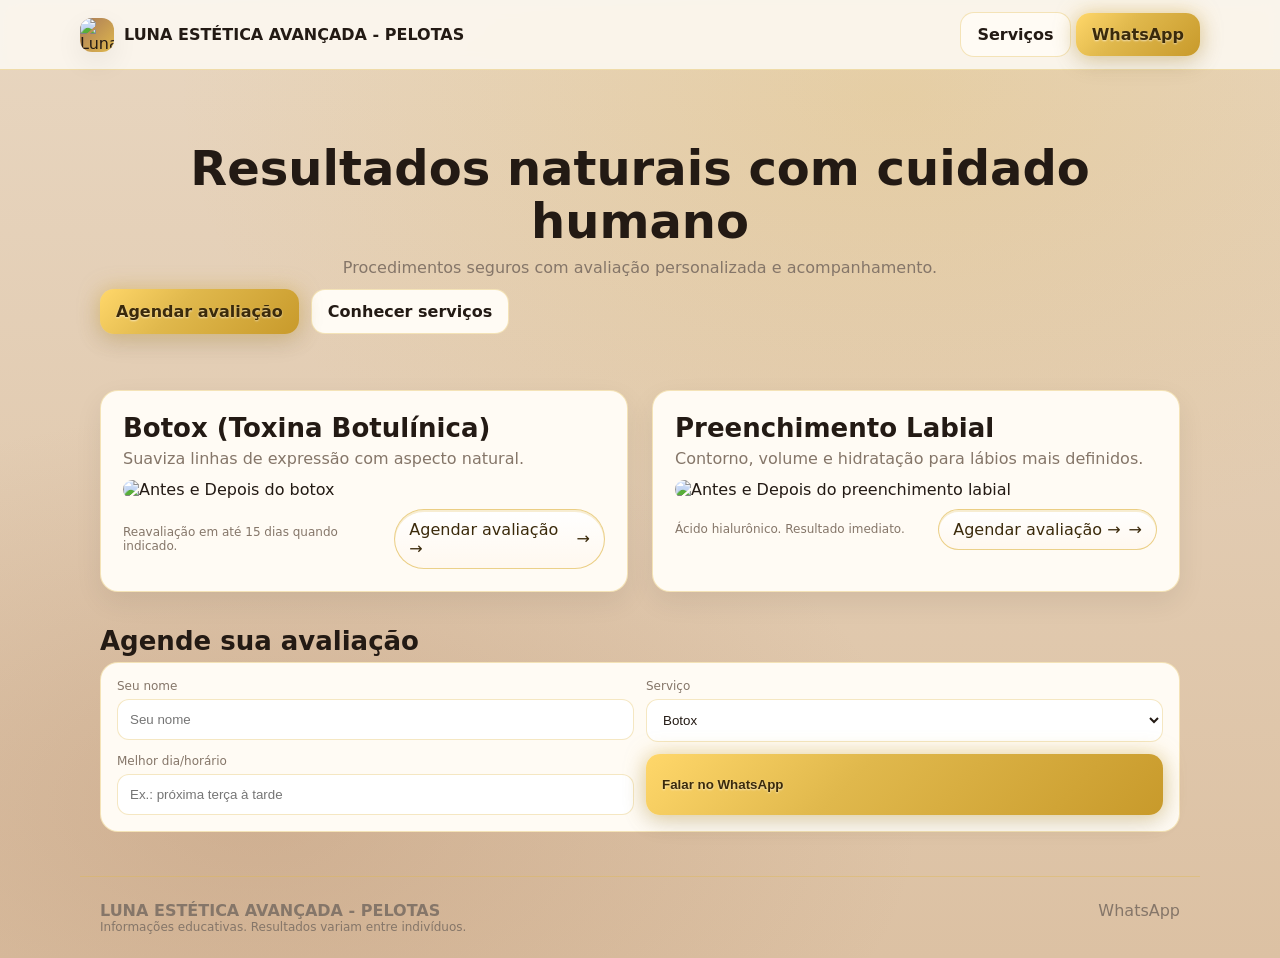
==== index.html @ 1b5aeac0 "Primeira Versão LP RG" ====
<!doctype html>
<html lang="pt-BR">
<head>
  <meta charset="utf-8" />
  <meta name="viewport" content="width=device-width, initial-scale=1" />
  <title>Luna Estética Avançada • Pelotas</title>
  <meta name="description" content="Botox, Preenchimento Labial, Fios PDO e Peelings em Pelotas. Agende sua avaliação pelo WhatsApp." />
  <link rel="stylesheet" href="index.css" />
</head>

<body>
  <!-- Cabeçalho -->
  <header class="cabecalho">
    <div class="container">
      <div class="marca">
        <img src="assets/logo.png" alt="Luna Estética Avançada" class="logo" />
        <strong>LUNA ESTÉTICA AVANÇADA - PELOTAS</strong>
      </div>
      <nav>
        <a href="#servicos" class="botao">Serviços</a>
        <a href="#agendamento" class="botao primario">WhatsApp</a>
      </nav>
    </div>
  </header>

  <main>
    <!-- Hero -->
    <section class="hero">
      <div class="container">
        <h1>Resultados naturais com cuidado humano</h1>
        <p>Procedimentos seguros com avaliação personalizada e acompanhamento.</p>
        <div class="acoes">
          <a class="botao primario" href="#agendamento">Agendar avaliação</a>
          <a class="botao" href="#servicos">Conhecer serviços</a>
        </div>
      </div>
    </section>

    <!-- Serviços -->
    <section id="servicos" class="servicos container">
      <article class="cartao">
        <header>
          <h2>Botox (Toxina Botulínica)</h2>
          <p>Suaviza linhas de expressão com aspecto natural.</p>
        </header>
        <div class="antes-depois unico">
          <img src="assets/botox.jpg" alt="Antes e Depois do botox" />
        </div>
        <footer>
          <small>Reavaliação em até 15 dias quando indicado.</small>
          <a class="cta" href="#agendamento">Agendar avaliação →</a>
        </footer>
      </article>

      <article class="cartao">
        <header>
          <h2>Preenchimento Labial</h2>
          <p>Contorno, volume e hidratação para lábios mais definidos.</p>
        </header>
        <div class="antes-depois unico">
          <img src="assets/preenchimento-labial.jpg" alt="Antes e Depois do preenchimento labial" />
        </div>
        <footer>
          <small>Ácido hialurônico. Resultado imediato.</small>
          <a class="cta" href="#agendamento">Agendar avaliação →</a>
        </footer>
      </article>
    </section>

    <!-- Agendamento -->
    <section id="agendamento" class="container contato">
      <h2>Agende sua avaliação</h2>
      <form class="formulario" onsubmit="return enviarWhatsApp(event)">
        <label>
          <span>Seu nome</span>
          <input required id="nome" placeholder="Seu nome" />
        </label>
        <label>
          <span>Serviço</span>
          <select id="servico">
            <option>Botox</option>
            <option>Preenchimento Labial</option>
            <option>Fios PDO</option>
            <option>Peelings</option>
          </select>
        </label>
        <label class="linha-inteira">
          <span>Melhor dia/horário</span>
          <input id="quando" placeholder="Ex.: próxima terça à tarde" />
        </label>
        <button class="botao primario" type="submit">Falar no WhatsApp</button>
      </form>
    </section>
  </main>

  <!-- Rodapé -->
  <footer class="container rodape">
    <div>
      <strong>LUNA ESTÉTICA AVANÇADA - PELOTAS</strong>
      <div class="nota">Informações educativas. Resultados variam entre indivíduos.</div>
    </div>
    <div>
      <a id="linkWhatsApp" href="#">WhatsApp</a>
    </div>
  </footer>

  <script src="pelotas.js"></script>
</body>
</html>
---- index.css ----
/* ===== Paleta viva — champagne + dourado + madeira + rosé ===== */
:root{
  --bg:#FAF6EF;          /* fundo iluminado */
  --cartao:#FFFbf4;      /* cartões clarinhos */
  --texto:#231A14;       /* marrom profundo (legibilidade) */
  --suave:#857669;       /* cinza quente (secundário) */
  --dourado:#E0B84C;     /* dourado vivo */
  --madeira:#A97A59;     /* madeira */
  --rose:#D08192;        /* rosé vibrante */
  --raio:18px;
  --sombra:0 10px 28px rgba(0,0,0,.07);
  --max:1120px;
}

*{box-sizing:border-box}
html,body{margin:0;padding:0}
img{max-width:100%;display:block}
a{color:inherit;text-decoration:none}
a:hover{text-decoration:underline;color:#0a6e66}
.container{max-width:var(--max);margin:auto;padding:0 20px}

/* ===== Fundo amadeirado ===== */
html, body {
  background:
    radial-gradient(1200px 780px at 70% 10%, rgba(224,184,76,.22), transparent 60%), /* dourado */
    radial-gradient(950px 580px at 20% 85%, rgba(169,122,89,.28), transparent 70%), /* madeira */
    linear-gradient(180deg, #E8D6C0 0%, #DCC1A3 100%); /* degradê amadeirado */
  color: var(--texto);
  font-family: Inter, system-ui, -apple-system, Segoe UI, Roboto, Helvetica, Arial, sans-serif;
  -webkit-font-smoothing: antialiased; 
  -moz-osx-font-smoothing: grayscale;
}

/* ===== Cabeçalho / Navegação ===== */
.cabecalho{
  position:sticky; top:0; z-index:40;
  background:rgba(250,246,239,.95);
  backdrop-filter:saturate(150%) blur(8px);
  border-bottom:1px solid rgba(224,184,76,.42);
}
.cabecalho .container{
  display:flex;align-items:center;justify-content:space-between;padding:12px 0
}
.marca{display:flex;align-items:center;gap:10px}
.logo{
  width:34px;height:34px;border-radius:12px;
  background:linear-gradient(135deg,var(--madeira),var(--dourado));
  box-shadow:var(--sombra);
}

/* ===== Tipografia ===== */
h1{font-size:48px;line-height:1.1;margin:0 0 10px}
h2{font-size:26px;margin:0 0 6px}
h3{font-size:20px;margin:0 0 6px}
p{margin:0 0 12px}
small,.nota{font-size:12px;color:var(--suave)}

/* ===== Botões (CTAs) ===== */
.botao{
  display:inline-flex;align-items:center;gap:10px;
  padding:12px 16px;border-radius:14px;
  background:var(--cartao);
  border:1px solid rgba(224,184,76,.36);
  font-weight:700;
}

/* CTA dourado com efeito de luz */
.botao.primario{
  position:relative;
  color:#3b2a0b;
  border:0;
  background:linear-gradient(135deg, #FFD76A 0%, #E0B84C 40%, #C89A2B 100%);
  box-shadow:0 0 20px rgba(224,184,76,.5), 0 8px 24px rgba(0,0,0,.12);
  font-weight:800;
  text-shadow:0 1px 2px rgba(255,255,255,.6);
  transition:all .25s ease-in-out;
}

.botao.primario:hover{
  transform:translateY(-2px) scale(1.02);
  box-shadow:0 0 28px rgba(224,184,76,.7), 0 10px 28px rgba(0,0,0,.18);
}

.botao.primario:focus{
  outline:none;
  box-shadow:0 0 0 4px rgba(224,184,76,.35);
}

/* Halo pulsante dourado */
.botao.primario::after{
  content:"";
  position:absolute; inset:-6px; border-radius:18px; pointer-events:none;
  box-shadow:0 0 0 0 rgba(224,184,76,.55);
  animation:goldPulse 2.5s ease-in-out infinite;
}

@keyframes goldPulse{
  0%{box-shadow:0 0 0 0 rgba(224,184,76,.55)}
  70%{box-shadow:0 0 0 20px rgba(224,184,76,0)}
  100%{box-shadow:0 0 0 0 rgba(224,184,76,0)}
}

.acoes{display:flex;gap:12px;flex-wrap:wrap}

/* ===== Hero ===== */
.hero{padding:72px 0 32px;text-align:center}
.hero p{color:var(--suave)}

/* ===== Cartões (Serviços) ===== */
.servicos{
  display:grid;grid-template-columns:repeat(2,1fr);gap:24px;padding:24px 20px
}
.cartao{
  background:var(--cartao);
  border:1px solid rgba(224,184,76,.36);
  border-radius:var(--raio);
  padding:22px;
  box-shadow:var(--sombra);
}
.cartao header p{color:var(--suave)}
.cartao footer{display:flex;align-items:center;justify-content:space-between;gap:10px;margin-top:10px}

/* ===== CTA dos Cartões ===== */
.cartao footer .cta{
  position: relative;
  display: inline-flex;
  align-items: center;
  gap: 8px;
  padding: 10px 14px;
  border-radius: 999px;
  border: 1px solid rgba(224,184,76,.65);      /* dourado */
  color: #3b2a0b;
  background: linear-gradient(180deg, #fff 0%, #FFF8EF 100%);
  box-shadow: 0 2px 0 rgba(224,184,76,.25) inset;
  text-decoration: none;
  transition: all .25s ease;
}

.cartao footer .cta:hover{
  transform: translateY(-2px);
  box-shadow:
    0 10px 22px rgba(208,129,146,.25),
    0 0 0 4px rgba(208,129,146,.18),
    0 2px 0 rgba(224,184,76,.25) inset;
  color: #2a1f12;
}

.cartao footer .cta::after{
  content: "→";
  transition: transform .2s ease;
}
.cartao footer .cta:hover::after{ transform: translateX(3px) }

/* ===== Antes/Depois ===== */
.antes-depois{display:grid;grid-template-columns:1fr;margin:12px 0 4px}
.antes-depois img{width:100%; border-radius:12px; object-fit:cover}

/* ===== Formulário / Contato ===== */
.contato{padding:10px 20px 44px}
.formulario{
  display:grid; grid-template-columns:1fr 1fr; gap:12px;
  background:var(--cartao);
  border:1px solid rgba(224,184,76,.36);
  padding:16px; border-radius:var(--raio);
}
.formulario .linha-completa{grid-column:1/-1}
.formulario label{display:flex;flex-direction:column;gap:6px;font-size:12px;color:var(--suave)}
.formulario input,.formulario select{
  background:#fff;border:1px solid rgba(224,184,76,.34);
  border-radius:12px;color:var(--texto);padding:12px
}

/* ===== Rodapé ===== */
.rodape{
  display:flex;align-items:flex-start;justify-content:space-between;gap:16px;
  padding:24px 20px;border-top:1px solid rgba(224,184,76,.38);color:var(--suave)
}
.fino{font-size:12px;color:var(--suave)}

/* ===== Responsivo ===== */
@media (max-width:1000px){.servicos{grid-template-columns:1fr}}
@media (max-width:640px){
  h1{font-size:32px}
  .cabecalho .container{flex-direction:column;gap:10px}
  .acoes{flex-direction:column}
  .servicos{gap:18px}
  .cartao footer{flex-direction:column;align-items:flex-start}
  .cartao footer .cta{width:100%;justify-content:center}
  .formulario{grid-template-columns:1fr}
}
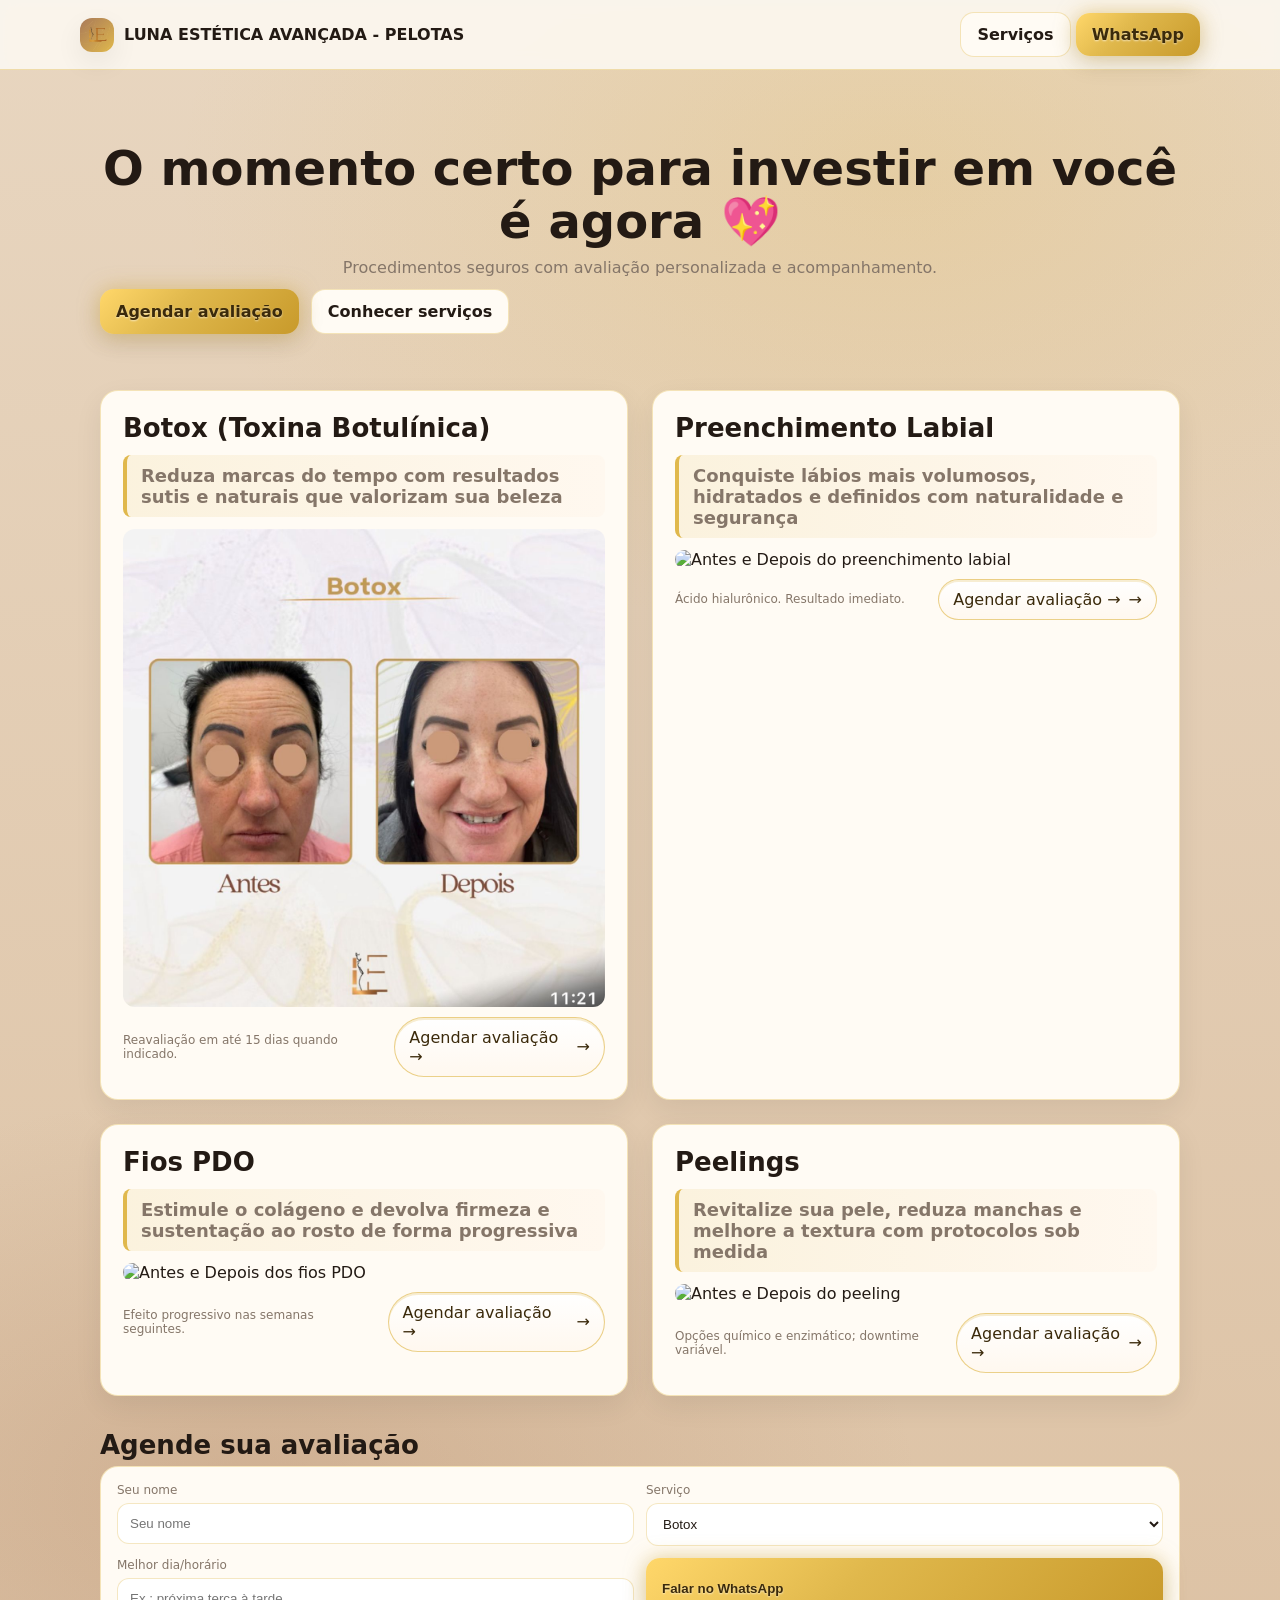
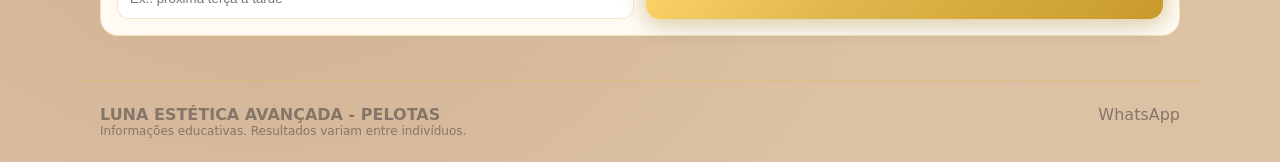
==== commit dea49bad: "Add imgs e copys curtas" ====
--- a/index.html
+++ b/index.html
@@ -1,109 +1,164 @@
-<!doctype html>
+<!DOCTYPE html>
 <html lang="pt-BR">
-<head>
-  <meta charset="utf-8" />
-  <meta name="viewport" content="width=device-width, initial-scale=1" />
-  <title>Luna Estética Avançada • Pelotas</title>
-  <meta name="description" content="Botox, Preenchimento Labial, Fios PDO e Peelings em Pelotas. Agende sua avaliação pelo WhatsApp." />
-  <link rel="stylesheet" href="index.css" />
-</head>
+  <head>
+    <meta charset="utf-8" />
+    <meta name="viewport" content="width=device-width, initial-scale=1" />
+    <title>Luna Estética Avançada • Pelotas</title>
+    <meta
+      name="description"
+      content="Botox, Preenchimento Labial, Fios PDO e Peelings em Pelotas. Agende sua avaliação pelo WhatsApp."
+    />
+    <link rel="stylesheet" href="index.css" />
+  </head>
 
-<body>
-  <!-- Cabeçalho -->
-  <header class="cabecalho">
-    <div class="container">
-      <div class="marca">
-        <img src="assets/logo.png" alt="Luna Estética Avançada" class="logo" />
+  <body>
+    <!-- Cabeçalho -->
+    <header class="cabecalho">
+      <div class="container">
+        <div class="marca">
+          <img
+            src="imagens/logo.png"
+            alt="Luna Estética Avançada"
+            class="logo"
+          />
+          <strong>LUNA ESTÉTICA AVANÇADA - PELOTAS</strong>
+        </div>
+        <nav>
+          <a href="#servicos" class="botao">Serviços</a>
+          <a href="#agendamento" class="botao primario">WhatsApp</a>
+        </nav>
+      </div>
+    </header>
+
+    <main>
+      <!-- Hero -->
+      <section class="hero">
+        <div class="container">
+          <h1>O momento certo para investir em você é agora 💖</h1>
+          <p>
+            Procedimentos seguros com avaliação personalizada e acompanhamento.
+          </p>
+          <div class="acoes">
+            <a class="botao primario" href="#agendamento">Agendar avaliação</a>
+            <a class="botao" href="#servicos">Conhecer serviços</a>
+          </div>
+        </div>
+      </section>
+
+      <!-- Serviços -->
+      <section id="servicos" class="servicos container">
+        <article class="cartao">
+          <header>
+            <h2>Botox (Toxina Botulínica)</h2>
+            <p class="copy-destaque">
+              Reduza marcas do tempo com resultados sutis e naturais que
+              valorizam sua beleza
+            </p>
+          </header>
+          <div class="antes-depois unico">
+            <img src="imagens/Botox.jpg" alt="Antes e Depois do botox" />
+          </div>
+          <footer>
+            <small>Reavaliação em até 15 dias quando indicado.</small>
+            <a class="cta" href="#agendamento">Agendar avaliação →</a>
+          </footer>
+        </article>
+
+        <article class="cartao">
+          <header>
+            <h2>Preenchimento Labial</h2>
+            <p class="copy-destaque">
+              Conquiste lábios mais volumosos, hidratados e definidos com
+              naturalidade e segurança
+            </p>
+          </header>
+          <div class="antes-depois unico">
+            <img
+              src="imagens/Labial.jpg"
+              alt="Antes e Depois do preenchimento labial"
+            />
+          </div>
+          <footer>
+            <small>Ácido hialurônico. Resultado imediato.</small>
+            <a class="cta" href="#agendamento">Agendar avaliação →</a>
+          </footer>
+        </article>
+
+        <article class="cartao">
+          <header>
+            <h2>Fios PDO</h2>
+            <p class="copy-destaque">
+              Estimule o colágeno e devolva firmeza e sustentação ao rosto de
+              forma progressiva
+            </p>
+          </header>
+          <div class="antes-depois unico">
+            <img src="imagens/FiosPDO.jpg" alt="Antes e Depois dos fios PDO" />
+          </div>
+          <footer>
+            <small>Efeito progressivo nas semanas seguintes.</small>
+            <a class="cta" href="#agendamento">Agendar avaliação →</a>
+          </footer>
+        </article>
+        <article class="cartao">
+          <header>
+            <h2>Peelings</h2>
+            <p class="copy-destaque">
+              Revitalize sua pele, reduza manchas e melhore a textura com
+              protocolos sob medida
+            </p>
+          </header>
+          <div class="antes-depois unico">
+            <img src="imagens/Peeling.jpg" alt="Antes e Depois do peeling" />
+          </div>
+          <footer>
+            <small>Opções químico e enzimático; downtime variável.</small>
+            <a class="cta" href="#agendamento">Agendar avaliação →</a>
+          </footer>
+        </article>
+      </section>
+
+      <!-- Agendamento -->
+      <section id="agendamento" class="container contato">
+        <h2>Agende sua avaliação</h2>
+        <form class="formulario" onsubmit="return enviarWhatsApp(event)">
+          <label>
+            <span>Seu nome</span>
+            <input required id="nome" placeholder="Seu nome" />
+          </label>
+          <label>
+            <span>Serviço</span>
+            <select id="servico">
+              <option>Botox</option>
+              <option>Preenchimento Labial</option>
+              <option>Fios PDO</option>
+              <option>Peelings</option>
+            </select>
+          </label>
+          <label class="linha-inteira">
+            <span>Melhor dia/horário</span>
+            <input id="quando" placeholder="Ex.: próxima terça à tarde" />
+          </label>
+          <button class="botao primario" type="submit">
+            Falar no WhatsApp
+          </button>
+        </form>
+      </section>
+    </main>
+
+    <!-- Rodapé -->
+    <footer class="container rodape">
+      <div>
         <strong>LUNA ESTÉTICA AVANÇADA - PELOTAS</strong>
-      </div>
-      <nav>
-        <a href="#servicos" class="botao">Serviços</a>
-        <a href="#agendamento" class="botao primario">WhatsApp</a>
-      </nav>
-    </div>
-  </header>
-
-  <main>
-    <!-- Hero -->
-    <section class="hero">
-      <div class="container">
-        <h1>Resultados naturais com cuidado humano</h1>
-        <p>Procedimentos seguros com avaliação personalizada e acompanhamento.</p>
-        <div class="acoes">
-          <a class="botao primario" href="#agendamento">Agendar avaliação</a>
-          <a class="botao" href="#servicos">Conhecer serviços</a>
+        <div class="nota">
+          Informações educativas. Resultados variam entre indivíduos.
         </div>
       </div>
-    </section>
+      <div>
+        <a id="linkWhatsApp" href="#">WhatsApp</a>
+      </div>
+    </footer>
 
-    <!-- Serviços -->
-    <section id="servicos" class="servicos container">
-      <article class="cartao">
-        <header>
-          <h2>Botox (Toxina Botulínica)</h2>
-          <p>Suaviza linhas de expressão com aspecto natural.</p>
-        </header>
-        <div class="antes-depois unico">
-          <img src="assets/botox.jpg" alt="Antes e Depois do botox" />
-        </div>
-        <footer>
-          <small>Reavaliação em até 15 dias quando indicado.</small>
-          <a class="cta" href="#agendamento">Agendar avaliação →</a>
-        </footer>
-      </article>
-
-      <article class="cartao">
-        <header>
-          <h2>Preenchimento Labial</h2>
-          <p>Contorno, volume e hidratação para lábios mais definidos.</p>
-        </header>
-        <div class="antes-depois unico">
-          <img src="assets/preenchimento-labial.jpg" alt="Antes e Depois do preenchimento labial" />
-        </div>
-        <footer>
-          <small>Ácido hialurônico. Resultado imediato.</small>
-          <a class="cta" href="#agendamento">Agendar avaliação →</a>
-        </footer>
-      </article>
-    </section>
-
-    <!-- Agendamento -->
-    <section id="agendamento" class="container contato">
-      <h2>Agende sua avaliação</h2>
-      <form class="formulario" onsubmit="return enviarWhatsApp(event)">
-        <label>
-          <span>Seu nome</span>
-          <input required id="nome" placeholder="Seu nome" />
-        </label>
-        <label>
-          <span>Serviço</span>
-          <select id="servico">
-            <option>Botox</option>
-            <option>Preenchimento Labial</option>
-            <option>Fios PDO</option>
-            <option>Peelings</option>
-          </select>
-        </label>
-        <label class="linha-inteira">
-          <span>Melhor dia/horário</span>
-          <input id="quando" placeholder="Ex.: próxima terça à tarde" />
-        </label>
-        <button class="botao primario" type="submit">Falar no WhatsApp</button>
-      </form>
-    </section>
-  </main>
-
-  <!-- Rodapé -->
-  <footer class="container rodape">
-    <div>
-      <strong>LUNA ESTÉTICA AVANÇADA - PELOTAS</strong>
-      <div class="nota">Informações educativas. Resultados variam entre indivíduos.</div>
-    </div>
-    <div>
-      <a id="linkWhatsApp" href="#">WhatsApp</a>
-    </div>
-  </footer>
-
-  <script src="pelotas.js"></script>
-</body>
+    <script src="pelotas.js"></script>
+  </body>
 </html>
--- a/index.css
+++ b/index.css
@@ -151,6 +151,19 @@
 }
 .cartao footer .cta:hover::after{ transform: translateX(3px) }
 
+/* ===== Copy Destaque nos Cards ===== */
+.copy-destaque {
+  font-size: 18px;
+  font-weight: 600;
+  color: #A97A59; /* tom amadeirado elegante */
+  background: linear-gradient(90deg, #E0B84C22, #FFF8EF);
+  padding: 10px 14px;
+  border-left: 4px solid #E0B84C;
+  border-radius: 8px;
+  margin: 12px 0;
+}
+
+
 /* ===== Antes/Depois ===== */
 .antes-depois{display:grid;grid-template-columns:1fr;margin:12px 0 4px}
 .antes-depois img{width:100%; border-radius:12px; object-fit:cover}
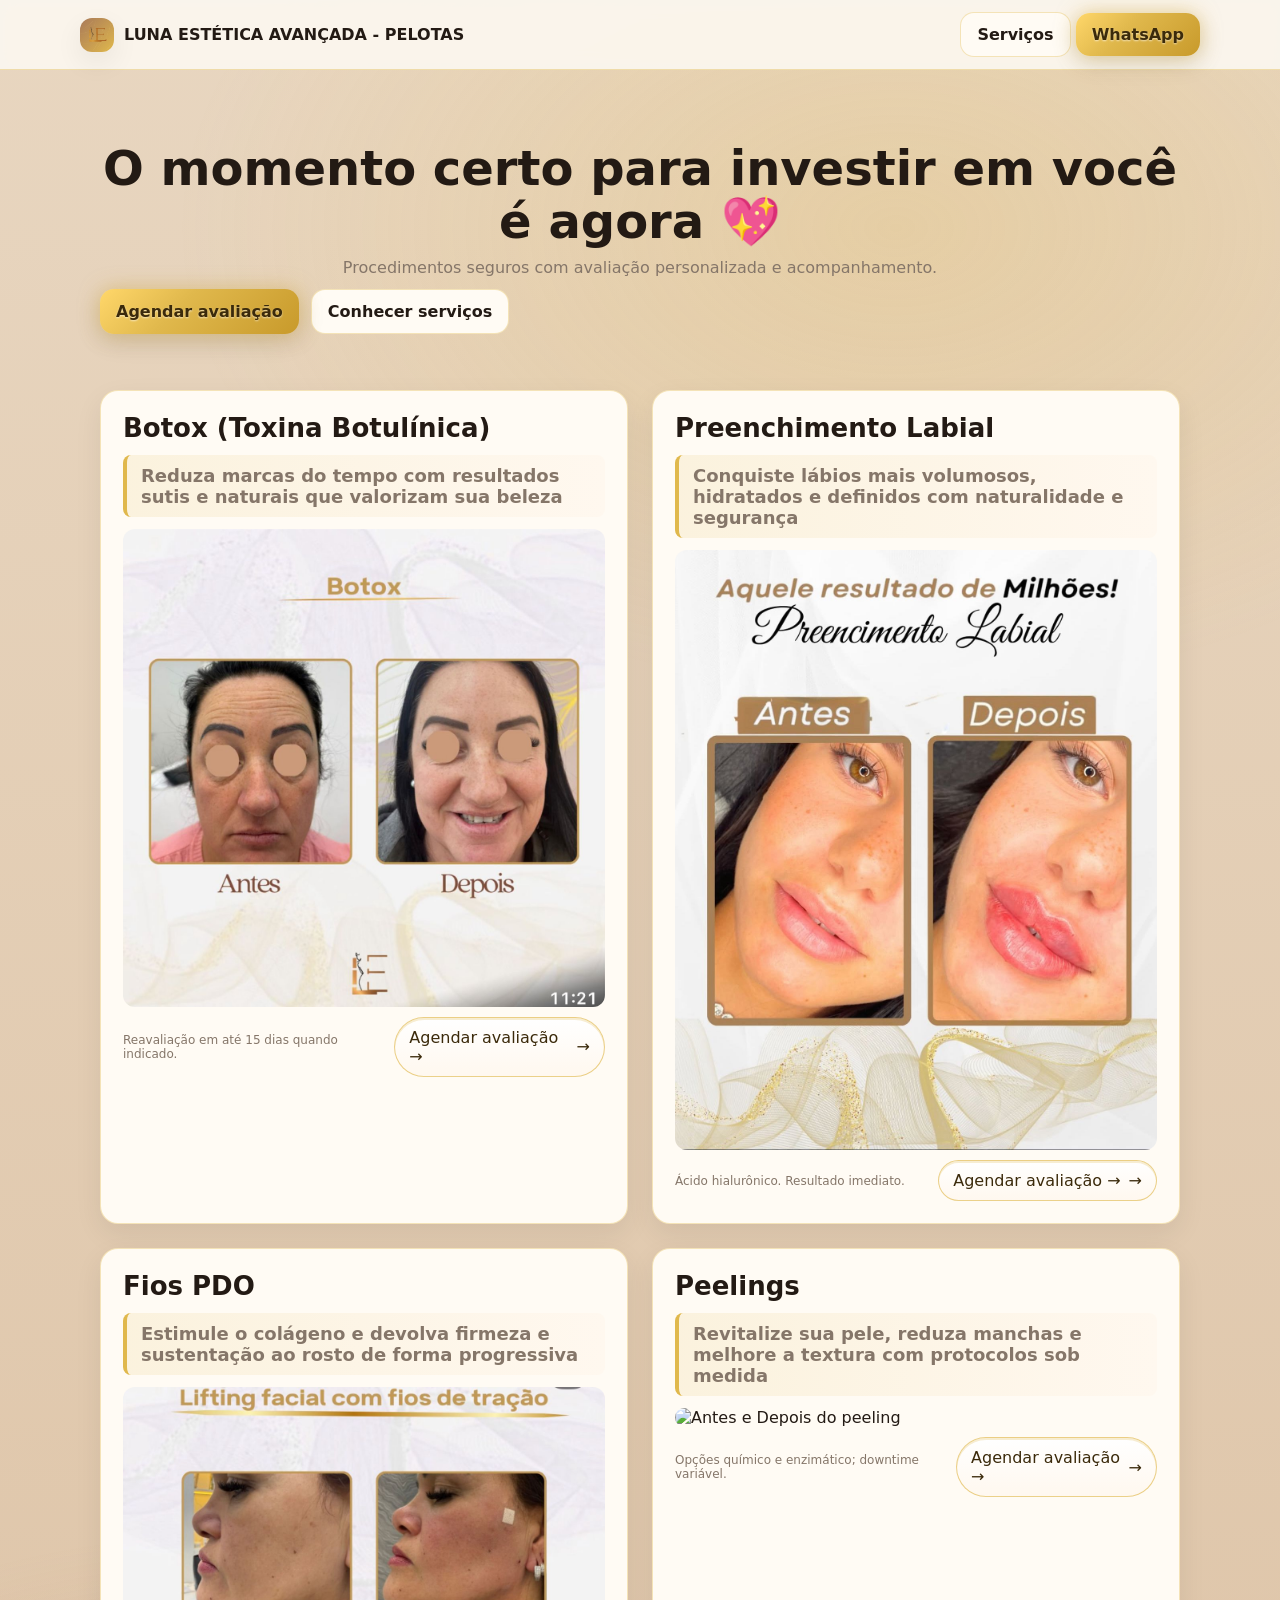
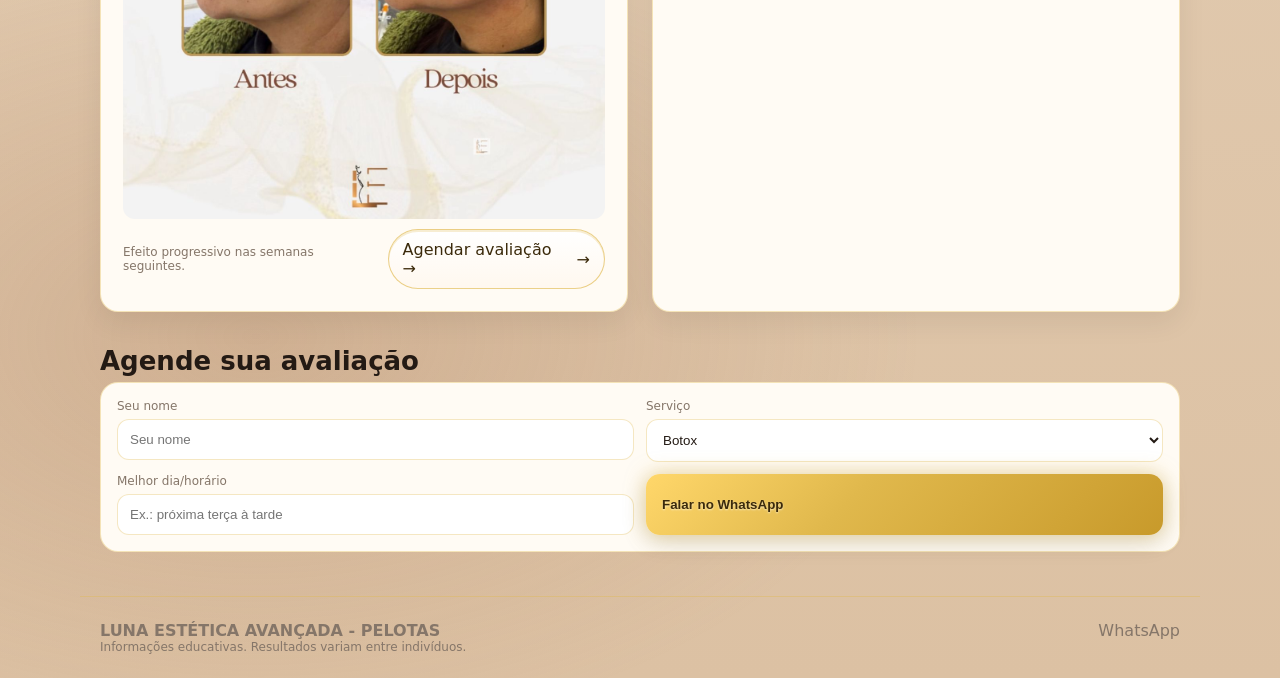
==== commit 249b5300: "imagens" ====
--- a/index.html
+++ b/index.html
@@ -1,6 +1,23 @@
 <!DOCTYPE html>
 <html lang="pt-BR">
   <head>
+
+    <!-- Meta Pixel Code -->
+<script>
+  !function(f,b,e,v,n,t,s){
+    if(f.fbq)return;n=f.fbq=function(){n.callMethod?
+    n.callMethod.apply(n,arguments):n.queue.push(arguments)};
+    if(!f._fbq)f._fbq=n;n.push=n;n.loaded=!0;n.version='2.0';
+    n.queue=[];t=b.createElement(e);t.async=!0;
+    t.src=v;s=b.getElementsByTagName(e)[0];
+    s.parentNode.insertBefore(t,s)
+  }(window, document,'script',
+  'https://connect.facebook.net/en_US/fbevents.js');
+
+  fbq('init', '860556881626309');
+  fbq('track', 'PageView');
+</script>
+
     <meta charset="utf-8" />
     <meta name="viewport" content="width=device-width, initial-scale=1" />
     <title>Luna Estética Avançada • Pelotas</title>
@@ -74,7 +91,7 @@
           </header>
           <div class="antes-depois unico">
             <img
-              src="imagens/Labial.jpg"
+              src="imagens/Preen.Labial.jpg"
               alt="Antes e Depois do preenchimento labial"
             />
           </div>
@@ -93,7 +110,7 @@
             </p>
           </header>
           <div class="antes-depois unico">
-            <img src="imagens/FiosPDO.jpg" alt="Antes e Depois dos fios PDO" />
+            <img src="imagens/Lifting.jpg" alt="Antes e Depois dos fios PDO" />
           </div>
           <footer>
             <small>Efeito progressivo nas semanas seguintes.</small>
@@ -159,6 +176,6 @@
       </div>
     </footer>
 
-    <script src="pelotas.js"></script>
+    <script src="index.js"></script>
   </body>
 </html>
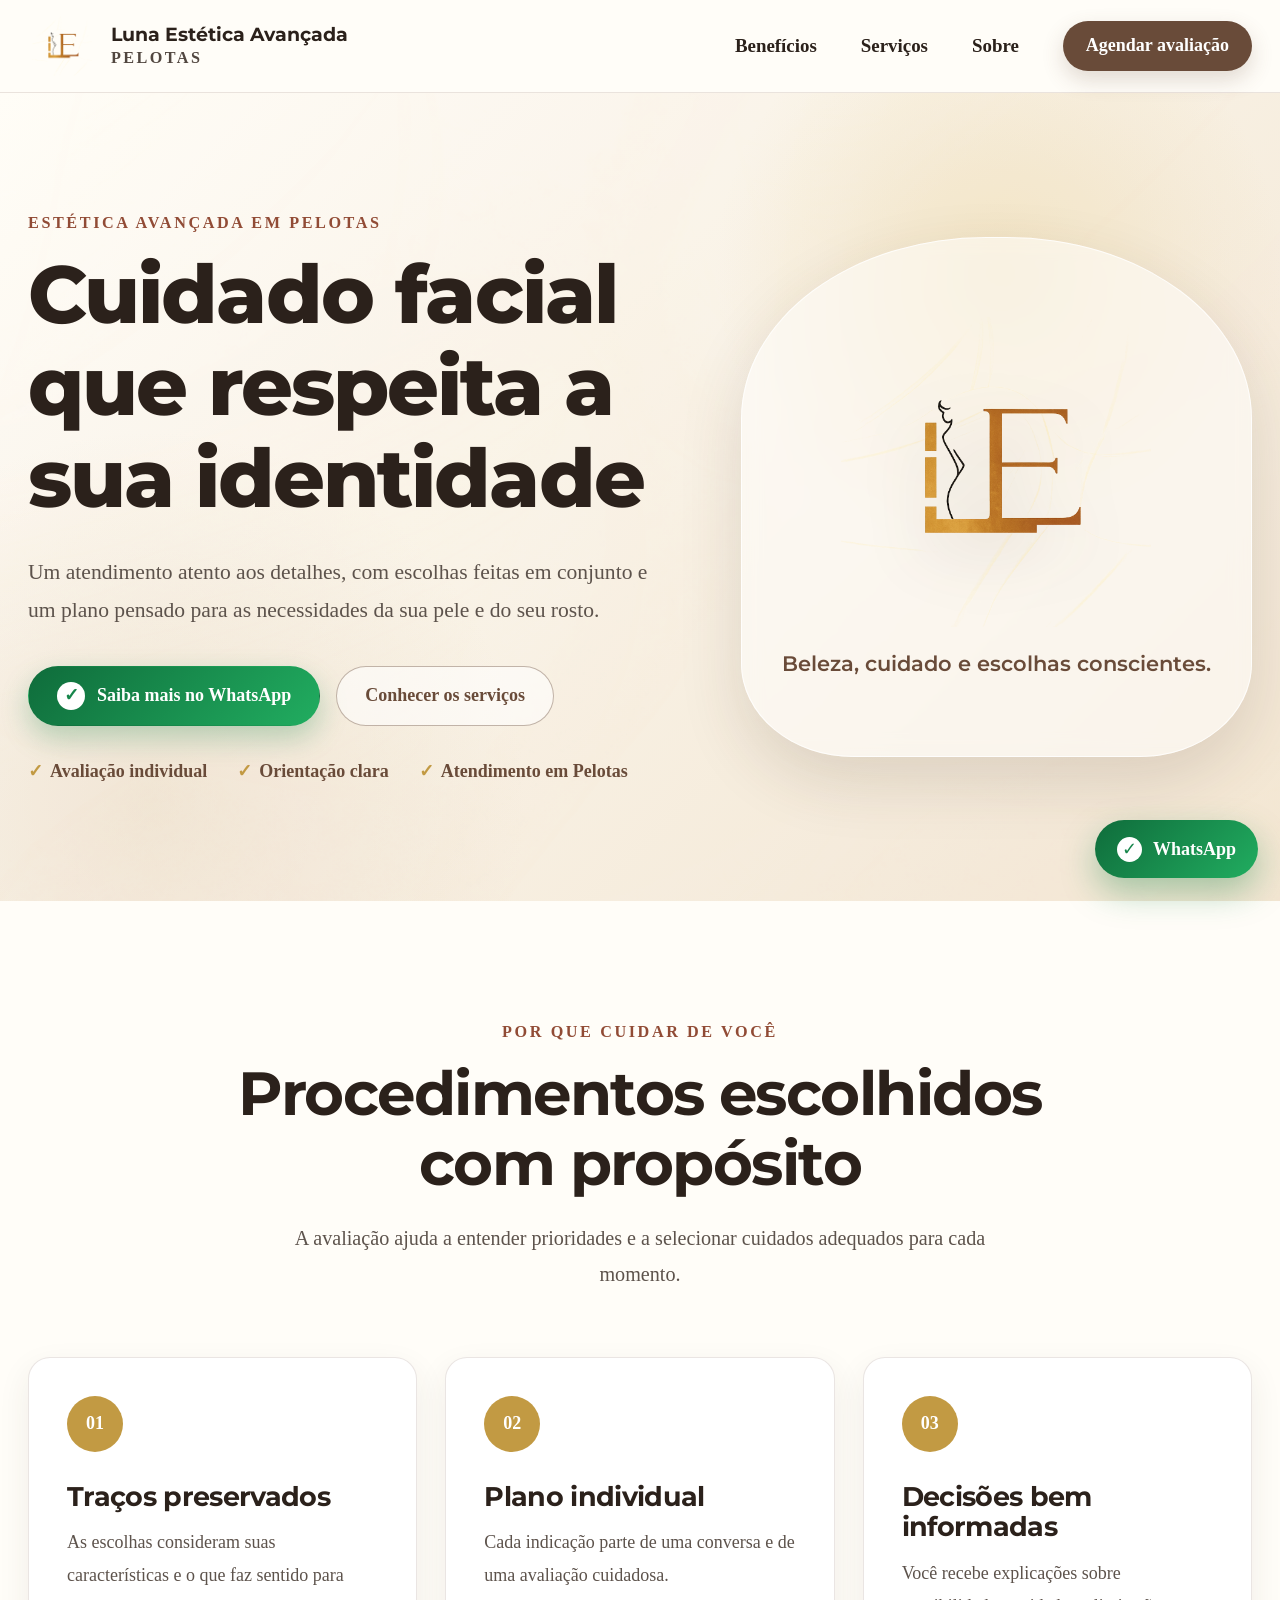
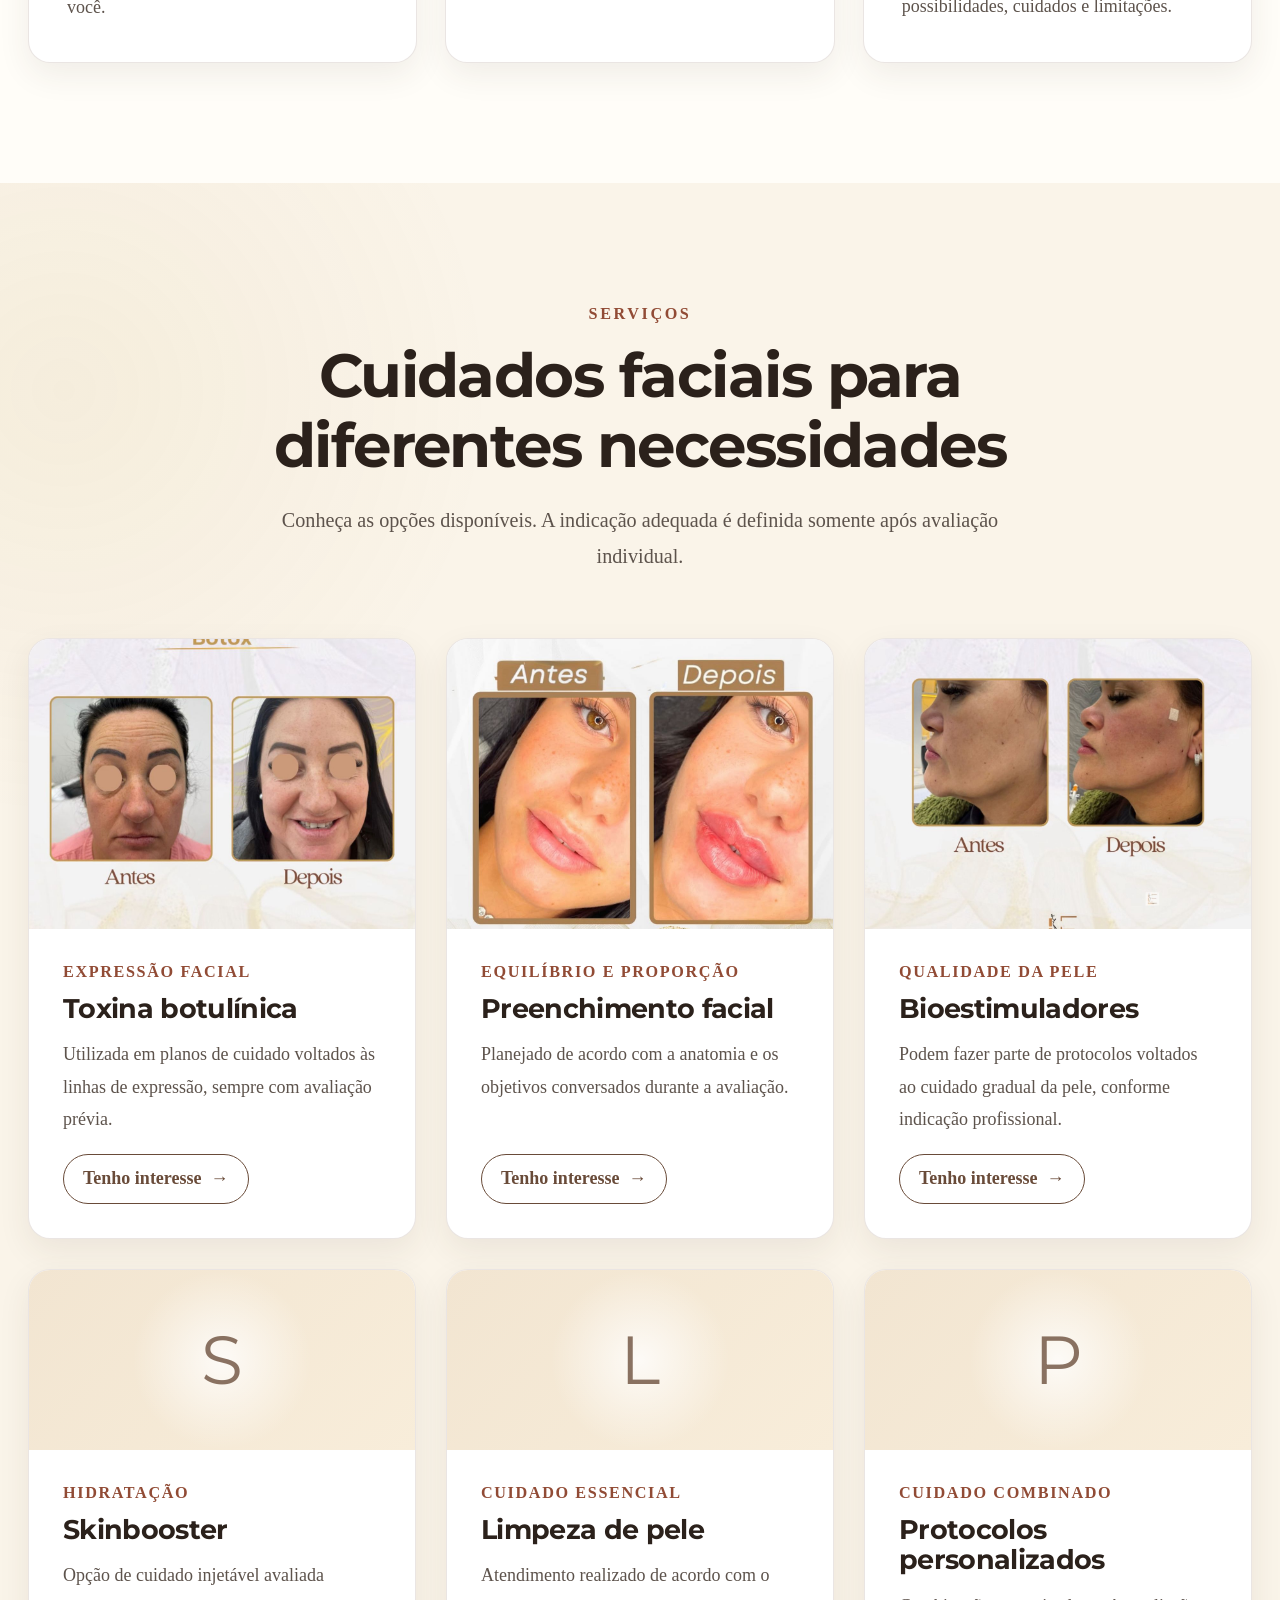
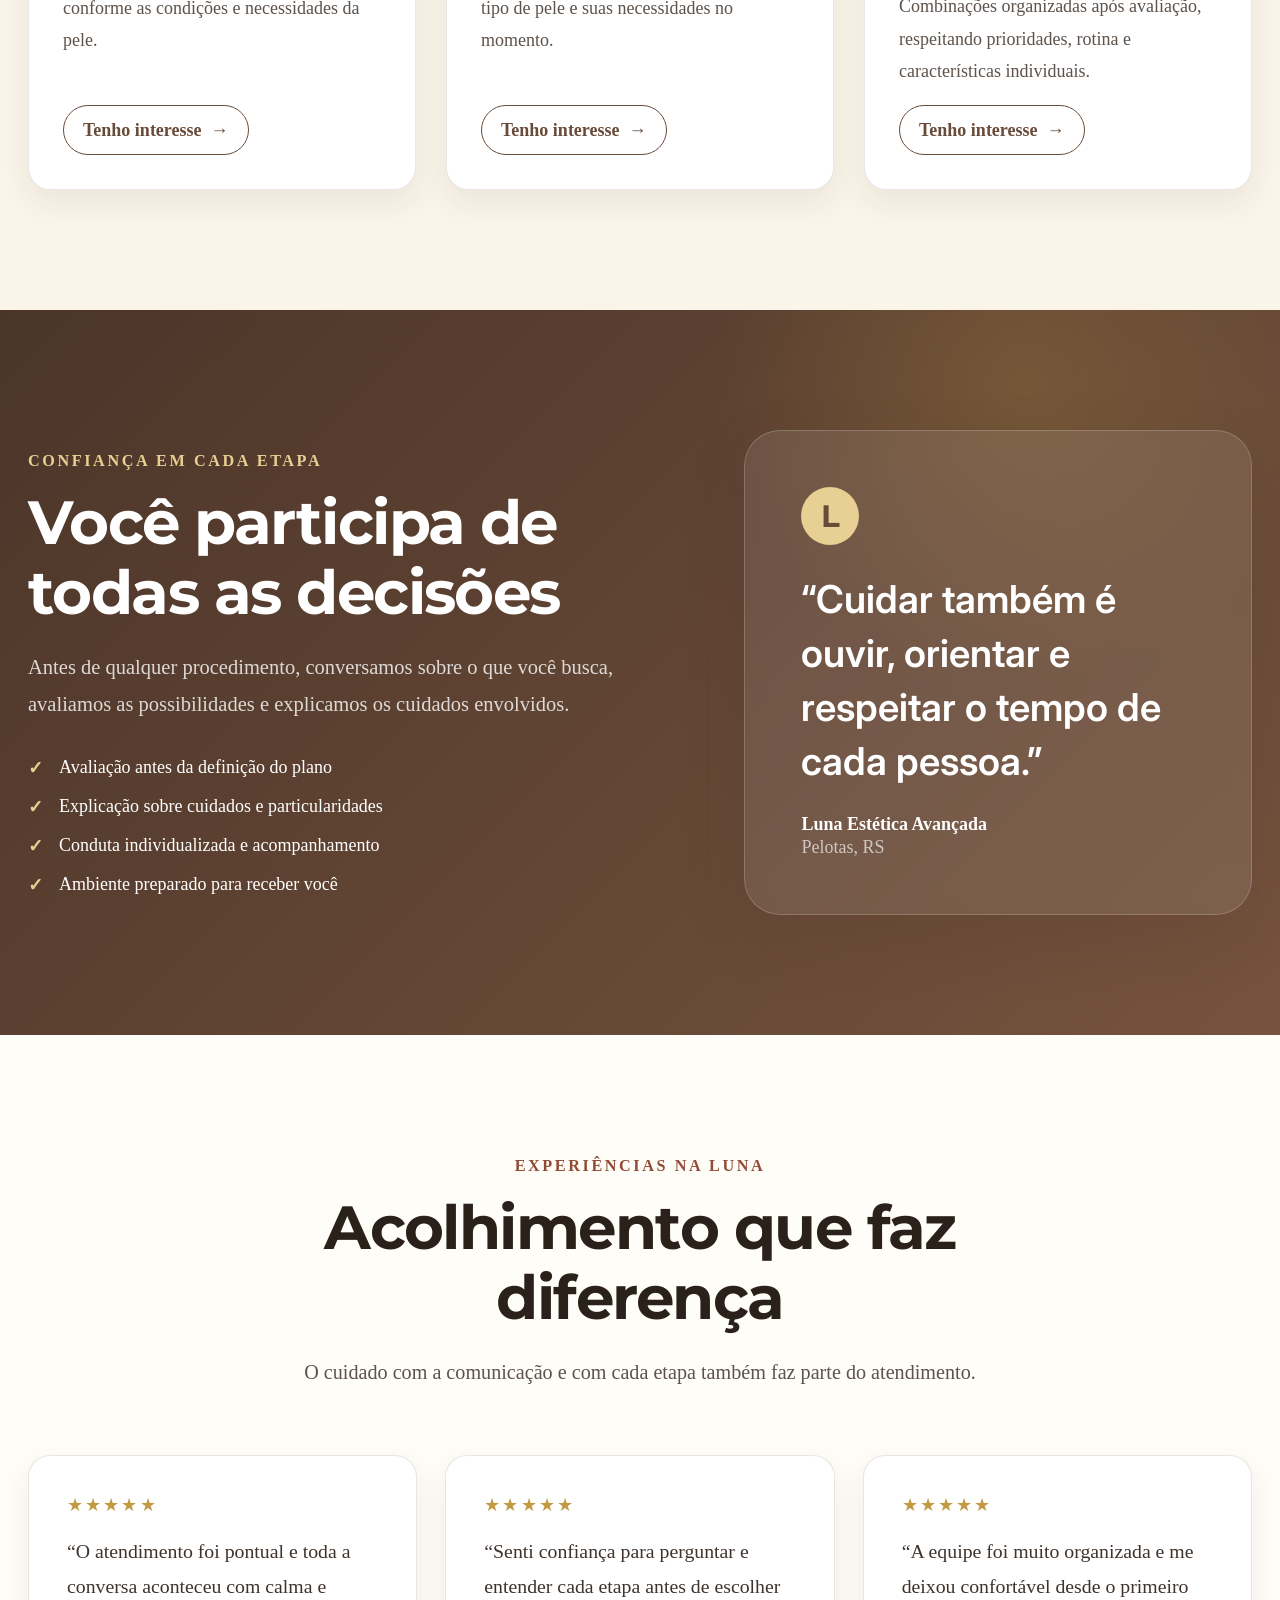
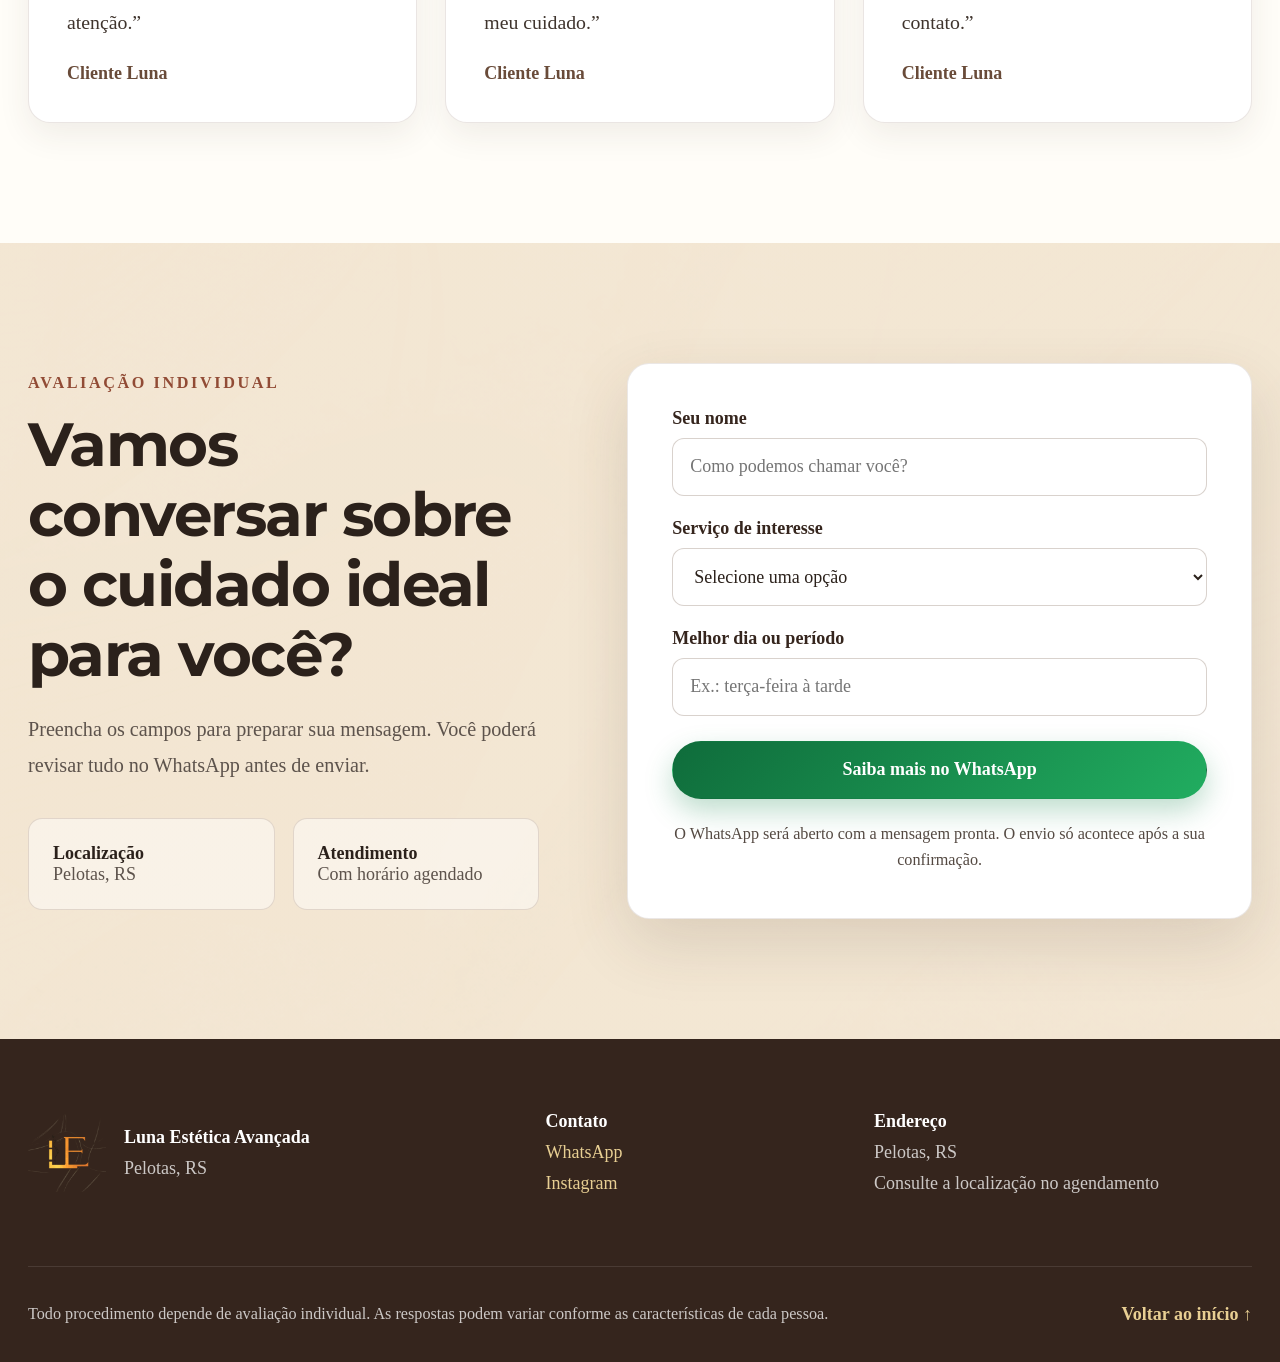
==== commit bcff5e7d: "Novo layout LunaPel" ====
--- a/index.html
+++ b/index.html
@@ -1,181 +1,464 @@
 <!DOCTYPE html>
 <html lang="pt-BR">
   <head>
-
-    <!-- Meta Pixel Code -->
-<script>
-  !function(f,b,e,v,n,t,s){
-    if(f.fbq)return;n=f.fbq=function(){n.callMethod?
-    n.callMethod.apply(n,arguments):n.queue.push(arguments)};
-    if(!f._fbq)f._fbq=n;n.push=n;n.loaded=!0;n.version='2.0';
-    n.queue=[];t=b.createElement(e);t.async=!0;
-    t.src=v;s=b.getElementsByTagName(e)[0];
-    s.parentNode.insertBefore(t,s)
-  }(window, document,'script',
-  'https://connect.facebook.net/en_US/fbevents.js');
-
-  fbq('init', '860556881626309');
-  fbq('track', 'PageView');
-</script>
-
-    <meta charset="utf-8" />
+    <meta charset="UTF-8" />
     <meta name="viewport" content="width=device-width, initial-scale=1" />
-    <title>Luna Estética Avançada • Pelotas</title>
+    <meta name="theme-color" content="#f8f1e5" />
     <meta
       name="description"
-      content="Botox, Preenchimento Labial, Fios PDO e Peelings em Pelotas. Agende sua avaliação pelo WhatsApp."
+      content="Estética avançada em Pelotas, RS. Atendimento individual para cuidados faciais, toxina botulínica, preenchimento, bioestimuladores e skinbooster."
     />
-    <link rel="stylesheet" href="index.css" />
+    <title>Luna Estética Avançada | Pelotas</title>
+    <link rel="preconnect" href="https://fonts.googleapis.com" />
+    <link rel="preconnect" href="https://fonts.gstatic.com" crossorigin />
+    <link
+      href="https://fonts.googleapis.com/css2?family=Inter:wght@400;500;600;700;800&family=Montserrat:wght@600;700;800&display=swap"
+      rel="stylesheet"
+    />
+    <link rel="stylesheet" href="style.css" />
+    <script src="script.js" defer></script>
   </head>
 
   <body>
-    <!-- Cabeçalho -->
-    <header class="cabecalho">
-      <div class="container">
-        <div class="marca">
-          <img
-            src="imagens/logo.png"
-            alt="Luna Estética Avançada"
-            class="logo"
-          />
-          <strong>LUNA ESTÉTICA AVANÇADA - PELOTAS</strong>
-        </div>
-        <nav>
-          <a href="#servicos" class="botao">Serviços</a>
-          <a href="#agendamento" class="botao primario">WhatsApp</a>
+    <noscript>
+      <img
+        class="pixel-fallback"
+        height="1"
+        width="1"
+        alt=""
+        src="https://www.facebook.com/tr?id=860556881626309&ev=PageView&noscript=1"
+      />
+    </noscript>
+
+    <header class="site-header" id="inicio">
+      <div class="container header-content">
+        <a class="brand" href="#inicio" aria-label="Luna Estética Avançada">
+          <img src="imagens/LogoLuna.png" alt="" />
+          <span>
+            <strong>Luna Estética Avançada</strong>
+            <small>Pelotas</small>
+          </span>
+        </a>
+
+        <button
+          class="menu-button"
+          type="button"
+          aria-label="Abrir menu"
+          aria-expanded="false"
+          aria-controls="main-nav"
+        >
+          <span></span>
+          <span></span>
+          <span></span>
+        </button>
+
+        <nav class="main-nav" id="main-nav" aria-label="Navegação principal">
+          <a href="#beneficios">Benefícios</a>
+          <a href="#servicos">Serviços</a>
+          <a href="#seguranca">Sobre</a>
+          <a class="button button-brown button-small" href="#avaliacao">
+            Agendar avaliação
+          </a>
         </nav>
       </div>
     </header>
 
     <main>
-      <!-- Hero -->
-      <section class="hero">
+      <section class="hero" aria-labelledby="hero-title">
+        <div class="container hero-grid">
+          <div class="hero-copy reveal">
+            <span class="section-label">Estética avançada em Pelotas</span>
+            <h1 id="hero-title">Cuidado facial que respeita a sua identidade</h1>
+            <p>
+              Um atendimento atento aos detalhes, com escolhas feitas em
+              conjunto e um plano pensado para as necessidades da sua pele e do
+              seu rosto.
+            </p>
+
+            <div class="hero-actions">
+              <a
+                class="button button-whatsapp"
+                href="#"
+                data-whatsapp
+                data-message="Olá! Gostaria de saber mais sobre a avaliação na Luna Estética Avançada."
+              >
+                <span class="whatsapp-icon" aria-hidden="true">✓</span>
+                Saiba mais no WhatsApp
+              </a>
+              <a class="button button-outline" href="#servicos">
+                Conhecer os serviços
+              </a>
+            </div>
+
+            <ul class="hero-highlights" aria-label="Diferenciais">
+              <li>Avaliação individual</li>
+              <li>Orientação clara</li>
+              <li>Atendimento em Pelotas</li>
+            </ul>
+          </div>
+
+          <div class="hero-card reveal" aria-label="Luna Estética Avançada">
+            <div class="hero-card-inner">
+              <img src="imagens/LogoLuna.png" alt="Luna Estética Avançada" />
+              <p>Beleza, cuidado e escolhas conscientes.</p>
+            </div>
+          </div>
+        </div>
+      </section>
+
+      <section class="benefits section" id="beneficios">
         <div class="container">
-          <h1>O momento certo para investir em você é agora 💖</h1>
-          <p>
-            Procedimentos seguros com avaliação personalizada e acompanhamento.
-          </p>
-          <div class="acoes">
-            <a class="botao primario" href="#agendamento">Agendar avaliação</a>
-            <a class="botao" href="#servicos">Conhecer serviços</a>
-          </div>
-        </div>
-      </section>
-
-      <!-- Serviços -->
-      <section id="servicos" class="servicos container">
-        <article class="cartao">
-          <header>
-            <h2>Botox (Toxina Botulínica)</h2>
-            <p class="copy-destaque">
-              Reduza marcas do tempo com resultados sutis e naturais que
-              valorizam sua beleza
-            </p>
-          </header>
-          <div class="antes-depois unico">
-            <img src="imagens/Botox.jpg" alt="Antes e Depois do botox" />
-          </div>
-          <footer>
-            <small>Reavaliação em até 15 dias quando indicado.</small>
-            <a class="cta" href="#agendamento">Agendar avaliação →</a>
-          </footer>
-        </article>
-
-        <article class="cartao">
-          <header>
-            <h2>Preenchimento Labial</h2>
-            <p class="copy-destaque">
-              Conquiste lábios mais volumosos, hidratados e definidos com
-              naturalidade e segurança
-            </p>
-          </header>
-          <div class="antes-depois unico">
-            <img
-              src="imagens/Preen.Labial.jpg"
-              alt="Antes e Depois do preenchimento labial"
-            />
-          </div>
-          <footer>
-            <small>Ácido hialurônico. Resultado imediato.</small>
-            <a class="cta" href="#agendamento">Agendar avaliação →</a>
-          </footer>
-        </article>
-
-        <article class="cartao">
-          <header>
-            <h2>Fios PDO</h2>
-            <p class="copy-destaque">
-              Estimule o colágeno e devolva firmeza e sustentação ao rosto de
-              forma progressiva
-            </p>
-          </header>
-          <div class="antes-depois unico">
-            <img src="imagens/Lifting.jpg" alt="Antes e Depois dos fios PDO" />
-          </div>
-          <footer>
-            <small>Efeito progressivo nas semanas seguintes.</small>
-            <a class="cta" href="#agendamento">Agendar avaliação →</a>
-          </footer>
-        </article>
-        <article class="cartao">
-          <header>
-            <h2>Peelings</h2>
-            <p class="copy-destaque">
-              Revitalize sua pele, reduza manchas e melhore a textura com
-              protocolos sob medida
-            </p>
-          </header>
-          <div class="antes-depois unico">
-            <img src="imagens/Peeling.jpg" alt="Antes e Depois do peeling" />
-          </div>
-          <footer>
-            <small>Opções químico e enzimático; downtime variável.</small>
-            <a class="cta" href="#agendamento">Agendar avaliação →</a>
-          </footer>
-        </article>
-      </section>
-
-      <!-- Agendamento -->
-      <section id="agendamento" class="container contato">
-        <h2>Agende sua avaliação</h2>
-        <form class="formulario" onsubmit="return enviarWhatsApp(event)">
-          <label>
-            <span>Seu nome</span>
-            <input required id="nome" placeholder="Seu nome" />
-          </label>
-          <label>
-            <span>Serviço</span>
-            <select id="servico">
-              <option>Botox</option>
-              <option>Preenchimento Labial</option>
-              <option>Fios PDO</option>
-              <option>Peelings</option>
-            </select>
-          </label>
-          <label class="linha-inteira">
-            <span>Melhor dia/horário</span>
-            <input id="quando" placeholder="Ex.: próxima terça à tarde" />
-          </label>
-          <button class="botao primario" type="submit">
-            Falar no WhatsApp
-          </button>
-        </form>
+          <div class="section-heading reveal">
+            <span class="section-label">Por que cuidar de você</span>
+            <h2>Procedimentos escolhidos com propósito</h2>
+            <p>
+              A avaliação ajuda a entender prioridades e a selecionar cuidados
+              adequados para cada momento.
+            </p>
+          </div>
+
+          <div class="benefit-grid">
+            <article class="benefit-card reveal">
+              <span class="benefit-icon" aria-hidden="true">01</span>
+              <h3>Traços preservados</h3>
+              <p>
+                As escolhas consideram suas características e o que faz sentido
+                para você.
+              </p>
+            </article>
+
+            <article class="benefit-card reveal">
+              <span class="benefit-icon" aria-hidden="true">02</span>
+              <h3>Plano individual</h3>
+              <p>
+                Cada indicação parte de uma conversa e de uma avaliação
+                cuidadosa.
+              </p>
+            </article>
+
+            <article class="benefit-card reveal">
+              <span class="benefit-icon" aria-hidden="true">03</span>
+              <h3>Decisões bem informadas</h3>
+              <p>
+                Você recebe explicações sobre possibilidades, cuidados e
+                limitações.
+              </p>
+            </article>
+          </div>
+        </div>
+      </section>
+
+      <section class="services section" id="servicos">
+        <div class="container">
+          <div class="section-heading reveal">
+            <span class="section-label">Serviços</span>
+            <h2>Cuidados faciais para diferentes necessidades</h2>
+            <p>
+              Conheça as opções disponíveis. A indicação adequada é definida
+              somente após avaliação individual.
+            </p>
+          </div>
+
+          <div class="service-grid">
+            <article class="service-card service-card-featured reveal">
+              <div class="service-image">
+                <img
+                  src="imagens/Botox.jpg"
+                  alt="Registro de atendimento com toxina botulínica"
+                  loading="lazy"
+                />
+              </div>
+              <div class="service-content">
+                <span>Expressão facial</span>
+                <h3>Toxina botulínica</h3>
+                <p>
+                  Utilizada em planos de cuidado voltados às linhas de
+                  expressão, sempre com avaliação prévia.
+                </p>
+                <a href="#avaliacao" data-select-service="Toxina botulínica">
+                  Tenho interesse <span aria-hidden="true">→</span>
+                </a>
+              </div>
+            </article>
+
+            <article class="service-card service-card-featured reveal">
+              <div class="service-image">
+                <img
+                  src="imagens/Preen.Labial.jpg"
+                  alt="Registro de atendimento com preenchimento"
+                  loading="lazy"
+                />
+              </div>
+              <div class="service-content">
+                <span>Equilíbrio e proporção</span>
+                <h3>Preenchimento facial</h3>
+                <p>
+                  Planejado de acordo com a anatomia e os objetivos conversados
+                  durante a avaliação.
+                </p>
+                <a href="#avaliacao" data-select-service="Preenchimento facial">
+                  Tenho interesse <span aria-hidden="true">→</span>
+                </a>
+              </div>
+            </article>
+
+            <article class="service-card service-card-featured reveal">
+              <div class="service-image">
+                <img
+                  src="imagens/Lifting.jpg"
+                  alt="Registro de cuidado facial personalizado"
+                  loading="lazy"
+                />
+              </div>
+              <div class="service-content">
+                <span>Qualidade da pele</span>
+                <h3>Bioestimuladores</h3>
+                <p>
+                  Podem fazer parte de protocolos voltados ao cuidado gradual
+                  da pele, conforme indicação profissional.
+                </p>
+                <a href="#avaliacao" data-select-service="Bioestimuladores">
+                  Tenho interesse <span aria-hidden="true">→</span>
+                </a>
+              </div>
+            </article>
+
+            <article class="service-card reveal">
+              <div class="service-symbol" aria-hidden="true">S</div>
+              <div class="service-content">
+                <span>Hidratação</span>
+                <h3>Skinbooster</h3>
+                <p>
+                  Opção de cuidado injetável avaliada conforme as condições e
+                  necessidades da pele.
+                </p>
+                <a href="#avaliacao" data-select-service="Skinbooster">
+                  Tenho interesse <span aria-hidden="true">→</span>
+                </a>
+              </div>
+            </article>
+
+            <article class="service-card reveal">
+              <div class="service-symbol" aria-hidden="true">L</div>
+              <div class="service-content">
+                <span>Cuidado essencial</span>
+                <h3>Limpeza de pele</h3>
+                <p>
+                  Atendimento realizado de acordo com o tipo de pele e suas
+                  necessidades no momento.
+                </p>
+                <a href="#avaliacao" data-select-service="Limpeza de pele">
+                  Tenho interesse <span aria-hidden="true">→</span>
+                </a>
+              </div>
+            </article>
+
+            <article class="service-card reveal">
+              <div class="service-symbol" aria-hidden="true">P</div>
+              <div class="service-content">
+                <span>Cuidado combinado</span>
+                <h3>Protocolos personalizados</h3>
+                <p>
+                  Combinações organizadas após avaliação, respeitando
+                  prioridades, rotina e características individuais.
+                </p>
+                <a
+                  href="#avaliacao"
+                  data-select-service="Protocolos faciais personalizados"
+                >
+                  Tenho interesse <span aria-hidden="true">→</span>
+                </a>
+              </div>
+            </article>
+          </div>
+        </div>
+      </section>
+
+      <section class="authority section" id="seguranca">
+        <div class="container authority-grid">
+          <div class="authority-copy reveal">
+            <span class="section-label">Confiança em cada etapa</span>
+            <h2>Você participa de todas as decisões</h2>
+            <p>
+              Antes de qualquer procedimento, conversamos sobre o que você
+              busca, avaliamos as possibilidades e explicamos os cuidados
+              envolvidos.
+            </p>
+
+            <ul class="check-list">
+              <li>Avaliação antes da definição do plano</li>
+              <li>Explicação sobre cuidados e particularidades</li>
+              <li>Conduta individualizada e acompanhamento</li>
+              <li>Ambiente preparado para receber você</li>
+            </ul>
+          </div>
+
+          <aside class="authority-panel reveal">
+            <span class="panel-mark">L</span>
+            <blockquote>
+              “Cuidar também é ouvir, orientar e respeitar o tempo de cada
+              pessoa.”
+            </blockquote>
+            <p>Luna Estética Avançada</p>
+            <small>Pelotas, RS</small>
+          </aside>
+        </div>
+      </section>
+
+      <section class="testimonials section" aria-labelledby="testimonials-title">
+        <div class="container">
+          <div class="section-heading reveal">
+            <span class="section-label">Experiências na Luna</span>
+            <h2 id="testimonials-title">Acolhimento que faz diferença</h2>
+            <p>
+              O cuidado com a comunicação e com cada etapa também faz parte do
+              atendimento.
+            </p>
+          </div>
+
+          <!-- Substitua pelos depoimentos reais e autorizados da clínica. -->
+          <div class="testimonial-grid">
+            <article class="testimonial-card reveal">
+              <div class="stars" aria-label="5 estrelas">★★★★★</div>
+              <blockquote>
+                “O atendimento foi pontual e toda a conversa aconteceu com calma e atenção.”
+              </blockquote>
+              <p>Cliente Luna</p>
+            </article>
+
+            <article class="testimonial-card reveal">
+              <div class="stars" aria-label="5 estrelas">★★★★★</div>
+              <blockquote>
+                “Senti confiança para perguntar e entender cada etapa antes de escolher meu cuidado.”
+              </blockquote>
+              <p>Cliente Luna</p>
+            </article>
+
+            <article class="testimonial-card reveal">
+              <div class="stars" aria-label="5 estrelas">★★★★★</div>
+              <blockquote>
+                “A equipe foi muito organizada e me deixou confortável desde o primeiro contato.”
+              </blockquote>
+              <p>Cliente Luna</p>
+            </article>
+          </div>
+        </div>
+      </section>
+
+      <section class="evaluation section" id="avaliacao">
+        <div class="container evaluation-grid">
+          <div class="evaluation-copy reveal">
+            <span class="section-label">Avaliação individual</span>
+            <h2>Vamos conversar sobre o cuidado ideal para você?</h2>
+            <p>
+              Preencha os campos para preparar sua mensagem. Você poderá revisar
+              tudo no WhatsApp antes de enviar.
+            </p>
+
+            <div class="contact-details">
+              <div>
+                <strong>Localização</strong>
+                <span>Pelotas, RS</span>
+              </div>
+              <div>
+                <strong>Atendimento</strong>
+                <span>Com horário agendado</span>
+              </div>
+            </div>
+          </div>
+
+          <form class="lead-form reveal" id="lead-form">
+            <div class="field">
+              <label for="name">Seu nome</label>
+              <input
+                id="name"
+                name="name"
+                type="text"
+                autocomplete="name"
+                placeholder="Como podemos chamar você?"
+                required
+              />
+            </div>
+
+            <div class="field">
+              <label for="service">Serviço de interesse</label>
+              <select id="service" name="service" required>
+                <option value="">Selecione uma opção</option>
+                <option>Toxina botulínica</option>
+                <option>Preenchimento facial</option>
+                <option>Bioestimuladores</option>
+                <option>Skinbooster</option>
+                <option>Limpeza de pele</option>
+                <option>Protocolos faciais personalizados</option>
+                <option>Ainda não sei</option>
+              </select>
+            </div>
+
+            <div class="field">
+              <label for="availability">Melhor dia ou período</label>
+              <input
+                id="availability"
+                name="availability"
+                type="text"
+                placeholder="Ex.: terça-feira à tarde"
+              />
+            </div>
+
+            <button class="button button-whatsapp form-submit" type="submit">
+              Saiba mais no WhatsApp
+            </button>
+            <small>
+              O WhatsApp será aberto com a mensagem pronta. O envio só acontece
+              após a sua confirmação.
+            </small>
+          </form>
+        </div>
       </section>
     </main>
 
-    <!-- Rodapé -->
-    <footer class="container rodape">
-      <div>
-        <strong>LUNA ESTÉTICA AVANÇADA - PELOTAS</strong>
-        <div class="nota">
-          Informações educativas. Resultados variam entre indivíduos.
+    <footer class="site-footer">
+      <div class="container footer-grid">
+        <div class="footer-brand">
+          <img src="imagens/LogoLuna.png" alt="" />
+          <div>
+            <strong>Luna Estética Avançada</strong>
+            <span>Pelotas, RS</span>
+          </div>
+        </div>
+
+        <div class="footer-column">
+          <strong>Contato</strong>
+          <a href="#" data-whatsapp>WhatsApp</a>
+          <a href="#" data-instagram target="_blank" rel="noopener noreferrer">
+            Instagram
+          </a>
+        </div>
+
+        <div class="footer-column">
+          <strong>Endereço</strong>
+          <span>Pelotas, RS</span>
+          <span>Consulte a localização no agendamento</span>
         </div>
       </div>
-      <div>
-        <a id="linkWhatsApp" href="#">WhatsApp</a>
+
+      <div class="container footer-bottom">
+        <p>
+          Todo procedimento depende de avaliação individual. As respostas podem
+          variar conforme as características de cada pessoa.
+        </p>
+        <a href="#inicio">Voltar ao início ↑</a>
       </div>
     </footer>
 
-    <script src="index.js"></script>
+    <a
+      class="floating-whatsapp"
+      href="#"
+      data-whatsapp
+      data-message="Olá! Gostaria de saber mais sobre os serviços da Luna Estética Avançada."
+      aria-label="Falar com a Luna Estética Avançada pelo WhatsApp"
+    >
+      <span aria-hidden="true">✓</span>
+      <strong>WhatsApp</strong>
+    </a>
   </body>
-</html>
+</html>
--- a/style.css
+++ b/style.css
@@ -0,0 +1,1153 @@
+:root {
+  --cream-50: #fffdf8;
+  --cream-100: #faf4e9;
+  --cream-200: #f2e5d1;
+  --nude: #dec8ad;
+  --gold: #c29a43;
+  --gold-soft: #e8cf93;
+  --brown: #694b39;
+  --brown-dark: #35251d;
+  --terracotta: #914b35;
+  --green: #16864b;
+  --green-dark: #0f6c3b;
+  --text: #2b211b;
+  --muted: #5d534c;
+  --white: #ffffff;
+  --line: rgba(105, 75, 57, 0.14);
+  --shadow-sm: 0 12px 32px rgba(70, 48, 34, 0.08);
+  --shadow-lg: 0 24px 64px rgba(70, 48, 34, 0.14);
+  --radius-sm: 14px;
+  --radius-md: 22px;
+  --radius-lg: 36px;
+  --container: 1240px;
+}
+
+* {
+  box-sizing: border-box;
+}
+
+html {
+  font-size: 18px;
+  scroll-behavior: smooth;
+  scroll-padding-top: 90px;
+}
+
+body {
+  margin: 0;
+  color: var(--text);
+  background: var(--cream-50);
+  font-family: Inter, "Segoe UI", Arial, sans-serif;
+  font-size: 18px;
+  line-height: 1.8;
+  -webkit-font-smoothing: antialiased;
+}
+
+body,
+button,
+input,
+select {
+  font: inherit;
+}
+
+body.menu-open {
+  overflow: hidden;
+}
+
+img {
+  display: block;
+  max-width: 100%;
+}
+
+a {
+  color: inherit;
+  text-decoration: none;
+}
+
+button,
+a,
+input,
+select {
+  -webkit-tap-highlight-color: transparent;
+}
+
+button {
+  border: 0;
+}
+
+:focus-visible {
+  outline: 3px solid rgba(194, 154, 67, 0.45);
+  outline-offset: 4px;
+}
+
+.pixel-fallback {
+  display: none;
+}
+
+.container {
+  width: min(calc(100% - 56px), var(--container));
+  margin-inline: auto;
+}
+
+.section {
+  padding-block: 120px;
+}
+
+.section-label {
+  display: inline-block;
+  margin-bottom: 16px;
+  color: var(--terracotta);
+  font-size: 0.9rem;
+  font-weight: 800;
+  letter-spacing: 0.16em;
+  text-transform: uppercase;
+}
+
+.section-heading {
+  max-width: 820px;
+  margin: 0 auto 64px;
+  text-align: center;
+}
+
+h1,
+h2,
+h3,
+p {
+  margin-top: 0;
+}
+
+h1,
+h2,
+h3 {
+  font-family: Montserrat, "Segoe UI", Arial, sans-serif;
+  line-height: 1.14;
+  letter-spacing: -0.025em;
+}
+
+h1 {
+  max-width: 850px;
+  margin-bottom: 28px;
+  font-size: clamp(3.2rem, 6.3vw, 5.8rem);
+  font-weight: 800;
+}
+
+h2 {
+  margin-bottom: 22px;
+  font-size: clamp(2.5rem, 4.8vw, 4rem);
+  font-weight: 700;
+}
+
+h3 {
+  font-size: 1.5rem;
+  font-weight: 700;
+}
+
+.section-heading > p {
+  max-width: 760px;
+  margin: 0 auto;
+  color: var(--muted);
+  font-size: 1.12rem;
+  line-height: 1.8;
+}
+
+.button {
+  min-height: 58px;
+  display: inline-flex;
+  align-items: center;
+  justify-content: center;
+  gap: 12px;
+  padding: 15px 28px;
+  border: 1px solid transparent;
+  border-radius: 999px;
+  cursor: pointer;
+  font-size: 1rem;
+  font-weight: 700;
+  line-height: 1.2;
+  transition: transform 180ms ease, background-color 180ms ease,
+    box-shadow 180ms ease, color 180ms ease;
+}
+
+.button:hover {
+  transform: translateY(-2px);
+}
+
+.button-small {
+  min-height: 50px;
+  padding: 12px 22px;
+  font-size: 1rem;
+}
+
+.button-brown {
+  color: var(--white);
+  background: var(--brown);
+  box-shadow: 0 9px 22px rgba(105, 75, 57, 0.2);
+}
+
+.button-brown:hover {
+  background: var(--brown-dark);
+}
+
+.button-whatsapp {
+  color: var(--white);
+  background: linear-gradient(135deg, var(--green-dark), #21ad60);
+  box-shadow: 0 12px 28px rgba(22, 134, 75, 0.28);
+}
+
+.button-whatsapp:hover {
+  background: linear-gradient(135deg, #0b5c31, var(--green));
+  box-shadow: 0 16px 34px rgba(22, 134, 75, 0.34);
+}
+
+.button-outline {
+  color: var(--brown);
+  background: rgba(255, 255, 255, 0.58);
+  border-color: rgba(105, 75, 57, 0.4);
+}
+
+.button-outline:hover {
+  color: var(--white);
+  background: var(--brown);
+  border-color: var(--brown);
+}
+
+.whatsapp-icon {
+  width: 28px;
+  height: 28px;
+  display: inline-grid;
+  place-items: center;
+  border-radius: 50%;
+  color: var(--green);
+  background: var(--white);
+  font-size: 1rem;
+}
+
+.site-header {
+  position: sticky;
+  top: 0;
+  z-index: 100;
+  background: rgba(255, 253, 248, 0.9);
+  border-bottom: 1px solid var(--line);
+  backdrop-filter: blur(16px);
+}
+
+.header-content {
+  min-height: 92px;
+  display: flex;
+  align-items: center;
+  justify-content: space-between;
+  gap: 36px;
+}
+
+.brand {
+  display: flex;
+  align-items: center;
+  gap: 15px;
+}
+
+.brand img {
+  width: 68px;
+  height: 60px;
+  object-fit: contain;
+}
+
+.brand > span {
+  display: grid;
+  line-height: 1.22;
+}
+
+.brand strong {
+  font-family: Montserrat, "Segoe UI", Arial, sans-serif;
+  font-size: 1.05rem;
+  font-weight: 700;
+}
+
+.brand small {
+  margin-top: 3px;
+  color: #51463f;
+  font-size: 0.9rem;
+  font-weight: 700;
+  letter-spacing: 0.15em;
+  text-transform: uppercase;
+}
+
+.main-nav {
+  display: flex;
+  align-items: center;
+  gap: 44px;
+  color: var(--text);
+  font-size: 1.05rem;
+  font-weight: 600;
+}
+
+.main-nav > a:not(.button) {
+  position: relative;
+}
+
+.main-nav > a:not(.button)::after {
+  content: "";
+  position: absolute;
+  right: 0;
+  bottom: -7px;
+  left: 0;
+  height: 2px;
+  background: var(--gold);
+  transform: scaleX(0);
+  transition: transform 180ms ease;
+}
+
+.main-nav > a:not(.button):hover::after {
+  transform: scaleX(1);
+}
+
+.menu-button {
+  width: 50px;
+  height: 50px;
+  display: none;
+  padding: 10px;
+  border-radius: 50%;
+  background: var(--cream-100);
+  cursor: pointer;
+}
+
+.menu-button span {
+  width: 100%;
+  height: 2px;
+  display: block;
+  margin: 5px 0;
+  background: var(--brown);
+  transition: transform 180ms ease, opacity 180ms ease;
+}
+
+.hero {
+  position: relative;
+  overflow: hidden;
+  min-height: calc(100vh - 92px);
+  display: grid;
+  align-items: center;
+  padding-block: 104px;
+  background:
+    radial-gradient(circle at 78% 22%, rgba(232, 207, 147, 0.42), transparent 24%),
+    radial-gradient(circle at 12% 88%, rgba(222, 200, 173, 0.36), transparent 28%),
+    linear-gradient(135deg, #fffdf8, #f2e4d0);
+}
+
+.hero::before {
+  content: "";
+  position: absolute;
+  inset: 0;
+  opacity: 0.08;
+  background: url("imagens/FundoHeader.png") center / cover;
+  pointer-events: none;
+}
+
+.hero-grid {
+  position: relative;
+  display: grid;
+  grid-template-columns: minmax(0, 1.1fr) minmax(340px, 0.9fr);
+  align-items: center;
+  gap: 88px;
+}
+
+.hero-copy > p {
+  max-width: 690px;
+  margin-bottom: 36px;
+  color: var(--muted);
+  font-size: 1.2rem;
+  line-height: 1.8;
+}
+
+.hero-actions {
+  display: flex;
+  flex-wrap: wrap;
+  gap: 16px;
+}
+
+.hero-highlights {
+  display: flex;
+  flex-wrap: wrap;
+  gap: 12px 30px;
+  margin: 34px 0 0;
+  padding: 0;
+  color: var(--brown);
+  font-size: 1rem;
+  font-weight: 700;
+  list-style: none;
+}
+
+.hero-highlights li::before {
+  content: "✓";
+  margin-right: 7px;
+  color: var(--gold);
+}
+
+.hero-card {
+  min-height: 520px;
+  display: grid;
+  place-items: center;
+  padding: 40px;
+  border: 1px solid rgba(255, 255, 255, 0.8);
+  border-radius: 48% 48% 22% 22% / 35% 35% 18% 18%;
+  background: rgba(255, 255, 255, 0.5);
+  box-shadow: var(--shadow-lg);
+  backdrop-filter: blur(10px);
+}
+
+.hero-card-inner {
+  text-align: center;
+}
+
+.hero-card img {
+  width: min(310px, 80%);
+  margin: 0 auto;
+  filter: drop-shadow(0 18px 28px rgba(70, 48, 34, 0.16));
+}
+
+.hero-card p {
+  margin: 24px 0 0;
+  color: var(--brown);
+  font-family: Montserrat, "Segoe UI", Arial, sans-serif;
+  font-size: 1.15rem;
+  font-weight: 600;
+}
+
+.benefits {
+  background: var(--cream-50);
+}
+
+.benefit-grid {
+  display: grid;
+  grid-template-columns: repeat(3, minmax(0, 1fr));
+  gap: 28px;
+}
+
+.benefit-card {
+  min-height: 280px;
+  padding: 38px;
+  border: 1px solid var(--line);
+  border-radius: var(--radius-md);
+  background: var(--white);
+  box-shadow: var(--shadow-sm);
+}
+
+.benefit-icon {
+  width: 56px;
+  height: 56px;
+  display: grid;
+  place-items: center;
+  margin-bottom: 30px;
+  border-radius: 50%;
+  color: var(--white);
+  background: var(--gold);
+  font-size: 1rem;
+  font-weight: 900;
+}
+
+.benefit-card h3 {
+  margin-bottom: 14px;
+}
+
+.benefit-card p {
+  margin-bottom: 0;
+  color: var(--muted);
+  line-height: 1.8;
+}
+
+.services {
+  background:
+    radial-gradient(circle at 5% 12%, rgba(194, 154, 67, 0.08), transparent 22%),
+    var(--cream-100);
+}
+
+.service-grid {
+  display: grid;
+  grid-template-columns: repeat(3, minmax(0, 1fr));
+  gap: 30px;
+}
+
+.service-card {
+  overflow: hidden;
+  display: flex;
+  flex-direction: column;
+  border: 1px solid var(--line);
+  border-radius: var(--radius-md);
+  background: var(--white);
+  box-shadow: var(--shadow-sm);
+  transition: transform 220ms ease, box-shadow 220ms ease;
+}
+
+.service-card:hover {
+  transform: translateY(-5px);
+  box-shadow: var(--shadow-lg);
+}
+
+.service-image {
+  overflow: hidden;
+  aspect-ratio: 4 / 3;
+  background: var(--cream-200);
+}
+
+.service-image img {
+  width: 100%;
+  height: 100%;
+  object-fit: cover;
+  transition: transform 400ms ease;
+}
+
+.service-card:hover .service-image img {
+  transform: scale(1.025);
+}
+
+.service-symbol {
+  height: 180px;
+  display: grid;
+  place-items: center;
+  color: rgba(105, 75, 57, 0.78);
+  background:
+    radial-gradient(circle, rgba(255, 255, 255, 0.8), transparent 42%),
+    linear-gradient(135deg, var(--cream-200), #f8edda);
+  font-family: Montserrat, "Segoe UI", Arial, sans-serif;
+  font-size: 3.8rem;
+}
+
+.service-content {
+  flex: 1;
+  display: flex;
+  flex-direction: column;
+  padding: 34px;
+}
+
+.service-content > span:first-child {
+  margin-bottom: 12px;
+  color: var(--terracotta);
+  font-size: 0.9rem;
+  font-weight: 900;
+  letter-spacing: 0.1em;
+  text-transform: uppercase;
+}
+
+.service-content h3 {
+  margin-bottom: 14px;
+}
+
+.service-content p {
+  color: var(--muted);
+  line-height: 1.8;
+}
+
+.service-content a {
+  width: fit-content;
+  min-height: 50px;
+  display: inline-flex;
+  align-items: center;
+  gap: 9px;
+  margin-top: auto;
+  padding: 12px 19px;
+  border: 1px solid var(--brown);
+  border-radius: 999px;
+  color: var(--brown);
+  font-size: 1rem;
+  font-weight: 800;
+  transition: color 180ms ease, background 180ms ease;
+}
+
+.service-content a:hover {
+  color: var(--white);
+  background: var(--brown);
+}
+
+.service-content a span {
+  transition: transform 180ms ease;
+}
+
+.service-content a:hover span {
+  transform: translateX(4px);
+}
+
+.authority {
+  color: var(--white);
+  background:
+    radial-gradient(circle at 80% 10%, rgba(194, 154, 67, 0.2), transparent 25%),
+    linear-gradient(135deg, #4b3529, #76533e);
+}
+
+.authority-grid {
+  display: grid;
+  grid-template-columns: minmax(0, 1.1fr) minmax(320px, 0.9fr);
+  align-items: center;
+  gap: 96px;
+}
+
+.authority .section-label {
+  color: var(--gold-soft);
+}
+
+.authority-copy > p {
+  max-width: 680px;
+  color: rgba(255, 255, 255, 0.8);
+  font-size: 1.14rem;
+  line-height: 1.8;
+}
+
+.check-list {
+  display: grid;
+  gap: 18px;
+  margin: 34px 0 0;
+  padding: 0;
+  list-style: none;
+}
+
+.check-list li {
+  position: relative;
+  padding-left: 31px;
+}
+
+.check-list li::before {
+  content: "✓";
+  position: absolute;
+  top: 0;
+  left: 0;
+  color: var(--gold-soft);
+  font-weight: 900;
+}
+
+.authority-panel {
+  padding: 56px;
+  border: 1px solid rgba(255, 255, 255, 0.18);
+  border-radius: var(--radius-lg);
+  background: rgba(255, 255, 255, 0.09);
+  box-shadow: var(--shadow-lg);
+  backdrop-filter: blur(9px);
+}
+
+.panel-mark {
+  width: 58px;
+  height: 58px;
+  display: grid;
+  place-items: center;
+  margin-bottom: 28px;
+  border-radius: 50%;
+  color: var(--brown);
+  background: var(--gold-soft);
+  font-family: Montserrat, "Segoe UI", Arial, sans-serif;
+  font-size: 1.7rem;
+  font-weight: 700;
+}
+
+.authority-panel blockquote {
+  margin: 0 0 26px;
+  font-family: Inter, "Segoe UI", Arial, sans-serif;
+  font-size: clamp(1.55rem, 3vw, 2.25rem);
+  font-weight: 600;
+  line-height: 1.4;
+}
+
+.authority-panel p {
+  margin-bottom: 2px;
+  font-weight: 800;
+}
+
+.authority-panel small {
+  color: rgba(255, 255, 255, 0.66);
+  font-size: 1rem;
+}
+
+.testimonials {
+  background: var(--cream-50);
+}
+
+.testimonial-grid {
+  display: grid;
+  grid-template-columns: repeat(3, minmax(0, 1fr));
+  gap: 28px;
+}
+
+.testimonial-card {
+  padding: 38px;
+  border: 1px solid var(--line);
+  border-radius: var(--radius-md);
+  background: var(--white);
+  box-shadow: var(--shadow-sm);
+}
+
+.stars {
+  margin-bottom: 18px;
+  color: var(--gold);
+  letter-spacing: 0.12em;
+}
+
+.testimonial-card blockquote {
+  margin: 0 0 22px;
+  color: #3f342d;
+  font-size: 1.1rem;
+  line-height: 1.8;
+}
+
+.testimonial-card p {
+  margin-bottom: 0;
+  color: var(--brown);
+  font-size: 1rem;
+  font-weight: 800;
+}
+
+.evaluation {
+  background:
+    linear-gradient(rgba(242, 229, 209, 0.93), rgba(242, 229, 209, 0.93)),
+    url("imagens/FundoHeader.png") center / cover;
+}
+
+.evaluation-grid {
+  display: grid;
+  grid-template-columns: minmax(0, 0.9fr) minmax(380px, 1.1fr);
+  align-items: center;
+  gap: 88px;
+}
+
+.evaluation-copy > p {
+  max-width: 640px;
+  font-size: 1.12rem;
+  line-height: 1.8;
+  color: var(--muted);
+}
+
+.contact-details {
+  display: grid;
+  grid-template-columns: repeat(2, minmax(0, 1fr));
+  gap: 18px;
+  margin-top: 34px;
+}
+
+.contact-details > div {
+  display: grid;
+  padding: 24px;
+  border: 1px solid rgba(105, 75, 57, 0.17);
+  border-radius: var(--radius-sm);
+  background: rgba(255, 255, 255, 0.48);
+}
+
+.contact-details span {
+  color: var(--muted);
+  font-size: 1rem;
+}
+
+.lead-form {
+  display: grid;
+  gap: 22px;
+  padding: 44px;
+  border: 1px solid rgba(105, 75, 57, 0.13);
+  border-radius: var(--radius-md);
+  background: var(--white);
+  box-shadow: var(--shadow-lg);
+}
+
+.field {
+  display: grid;
+  gap: 9px;
+}
+
+.field label {
+  color: var(--brown-dark);
+  font-size: 1rem;
+  font-weight: 800;
+}
+
+.field input,
+.field select {
+  width: 100%;
+  min-height: 58px;
+  padding: 15px 17px;
+  border: 1px solid rgba(105, 75, 57, 0.25);
+  border-radius: 12px;
+  color: var(--text);
+  background: var(--white);
+}
+
+.field input:focus,
+.field select:focus {
+  border-color: var(--gold);
+  outline: 3px solid rgba(194, 154, 67, 0.16);
+}
+
+.form-submit {
+  width: 100%;
+  margin-top: 3px;
+}
+
+.lead-form small {
+  color: #544942;
+  font-size: 0.9rem;
+  line-height: 1.65;
+  text-align: center;
+}
+
+.site-footer {
+  color: rgba(255, 255, 255, 0.75);
+  background: var(--brown-dark);
+}
+
+.footer-grid {
+  display: grid;
+  grid-template-columns: 1.2fr 0.7fr 1fr;
+  gap: 64px;
+  padding-block: 72px;
+}
+
+.footer-brand {
+  display: flex;
+  align-items: center;
+  gap: 18px;
+}
+
+.footer-brand img {
+  width: 78px;
+  filter: brightness(1.35);
+}
+
+.footer-brand > div,
+.footer-column {
+  display: grid;
+  align-content: start;
+  gap: 10px;
+}
+
+.footer-brand strong,
+.footer-column strong {
+  color: var(--white);
+}
+
+.footer-brand span,
+.footer-column span,
+.footer-column a {
+  font-size: 1rem;
+}
+
+.footer-column a {
+  width: fit-content;
+  color: var(--gold-soft);
+}
+
+.footer-column a:hover {
+  text-decoration: underline;
+}
+
+.footer-bottom {
+  min-height: 96px;
+  display: flex;
+  align-items: center;
+  justify-content: space-between;
+  gap: 30px;
+  border-top: 1px solid rgba(255, 255, 255, 0.1);
+}
+
+.footer-bottom p {
+  max-width: 840px;
+  margin: 0;
+  font-size: 0.9rem;
+  line-height: 1.7;
+}
+
+.footer-bottom a {
+  flex: 0 0 auto;
+  color: var(--gold-soft);
+  font-size: 1rem;
+  font-weight: 800;
+}
+
+.floating-whatsapp {
+  position: fixed;
+  right: 22px;
+  bottom: 22px;
+  z-index: 90;
+  min-height: 58px;
+  display: flex;
+  align-items: center;
+  gap: 11px;
+  padding: 14px 22px;
+  font-size: 1rem;
+  border-radius: 999px;
+  color: var(--white);
+  background: linear-gradient(135deg, var(--green-dark), #21ad60);
+  box-shadow: 0 14px 34px rgba(22, 134, 75, 0.36);
+  transition: transform 180ms ease, box-shadow 180ms ease;
+}
+
+.floating-whatsapp:hover {
+  transform: translateY(-3px);
+  box-shadow: 0 18px 40px rgba(22, 134, 75, 0.42);
+}
+
+.floating-whatsapp span {
+  width: 25px;
+  height: 25px;
+  display: grid;
+  place-items: center;
+  border-radius: 50%;
+  color: var(--green);
+  background: var(--white);
+}
+
+.reveal {
+  opacity: 0;
+  transform: translateY(22px);
+  transition: opacity 650ms ease, transform 650ms ease;
+}
+
+.reveal.is-visible {
+  opacity: 1;
+  transform: translateY(0);
+}
+
+@media (max-width: 980px) {
+  .hero-grid,
+  .authority-grid,
+  .evaluation-grid {
+    grid-template-columns: 1fr;
+  }
+
+  .hero-copy {
+    max-width: 760px;
+    margin-inline: auto;
+    text-align: center;
+  }
+
+  .hero-copy > p {
+    margin-inline: auto;
+  }
+
+  .hero-actions,
+  .hero-highlights {
+    justify-content: center;
+  }
+
+  .hero-card {
+    min-height: 330px;
+    width: min(100%, 600px);
+    margin-inline: auto;
+  }
+
+  .service-grid {
+    grid-template-columns: repeat(2, minmax(0, 1fr));
+  }
+
+  .authority-grid,
+  .evaluation-grid {
+    gap: 56px;
+  }
+
+  .authority-copy,
+  .evaluation-copy {
+    max-width: 720px;
+  }
+}
+
+@media (max-width: 760px) {
+  body {
+    padding-bottom: 82px;
+    font-size: 18px;
+    line-height: 1.8;
+  }
+
+  .container {
+    width: min(calc(100% - 32px), var(--container));
+  }
+
+  .section {
+    padding-block: 88px;
+  }
+
+  .header-content {
+    min-height: 80px;
+  }
+
+  .brand img {
+    width: 56px;
+    height: 50px;
+  }
+
+  .brand strong {
+    font-size: 1rem;
+  }
+
+  .brand small {
+    font-size: 0.9rem;
+  }
+
+  .menu-button {
+    display: block;
+  }
+
+  .menu-button[aria-expanded="true"] span:nth-child(1) {
+    transform: translateY(7px) rotate(45deg);
+  }
+
+  .menu-button[aria-expanded="true"] span:nth-child(2) {
+    opacity: 0;
+  }
+
+  .menu-button[aria-expanded="true"] span:nth-child(3) {
+    transform: translateY(-7px) rotate(-45deg);
+  }
+
+  .main-nav {
+    position: fixed;
+    top: 80px;
+    right: 0;
+    left: 0;
+    display: grid;
+    gap: 0;
+    padding: 14px 24px 30px;
+    border-bottom: 1px solid var(--line);
+    background: var(--cream-50);
+    box-shadow: var(--shadow-sm);
+    opacity: 0;
+    pointer-events: none;
+    transform: translateY(-10px);
+    transition: opacity 180ms ease, transform 180ms ease;
+  }
+
+  .main-nav.is-open {
+    opacity: 1;
+    pointer-events: auto;
+    transform: translateY(0);
+  }
+
+  .main-nav > a:not(.button) {
+    min-height: 58px;
+    display: flex;
+    align-items: center;
+    padding: 17px 4px;
+    border-bottom: 1px solid var(--line);
+  }
+
+  .main-nav .button {
+    width: 100%;
+    min-height: 58px;
+    margin-top: 20px;
+  }
+
+  .hero {
+    min-height: auto;
+    padding-block: 76px 64px;
+  }
+
+  .hero-grid {
+    gap: 48px;
+  }
+
+  h1 {
+    font-size: clamp(2.7rem, 12vw, 3.8rem);
+    line-height: 1.1;
+  }
+
+  h2 {
+    font-size: clamp(2.25rem, 9.5vw, 3rem);
+    line-height: 1.16;
+  }
+
+  h3 {
+    font-size: 1.5rem;
+  }
+
+  .hero-copy > p {
+    font-size: 1.08rem;
+    line-height: 1.8;
+  }
+
+  .hero-actions {
+    display: grid;
+  }
+
+  .hero-actions .button {
+    width: 100%;
+  }
+
+  .hero-highlights {
+    display: grid;
+    justify-content: start;
+    width: fit-content;
+    margin-inline: auto;
+    text-align: left;
+  }
+
+  .hero-card {
+    min-height: 290px;
+    padding: 36px;
+  }
+
+  .hero-card img {
+    width: 190px;
+  }
+
+  .benefit-grid,
+  .service-grid,
+  .testimonial-grid,
+  .footer-grid {
+    grid-template-columns: 1fr;
+  }
+
+  .benefit-card {
+    min-height: auto;
+    padding: 32px;
+  }
+
+  .benefit-card p,
+  .service-content p,
+  .testimonial-card blockquote,
+  .evaluation-copy > p,
+  .authority-copy > p {
+    font-size: 1rem;
+    line-height: 1.8;
+  }
+
+  .service-grid {
+    gap: 28px;
+  }
+
+  .service-image {
+    aspect-ratio: 5 / 4;
+  }
+
+  .authority-panel,
+  .lead-form {
+    padding: 32px;
+  }
+
+  .contact-details {
+    grid-template-columns: 1fr;
+  }
+
+  .footer-grid {
+    gap: 36px;
+    padding-block: 54px;
+  }
+
+  .footer-bottom {
+    align-items: flex-start;
+    flex-direction: column;
+    padding-block: 30px;
+  }
+
+  .floating-whatsapp {
+    right: 14px;
+    bottom: 12px;
+    left: 14px;
+    justify-content: center;
+    min-height: 60px;
+  }
+}
+
+@media (prefers-reduced-motion: reduce) {
+  html {
+    scroll-behavior: auto;
+  }
+
+  *,
+  *::before,
+  *::after {
+    scroll-behavior: auto !important;
+    transition-duration: 0.01ms !important;
+  }
+
+  .reveal {
+    opacity: 1;
+    transform: none;
+  }
+}
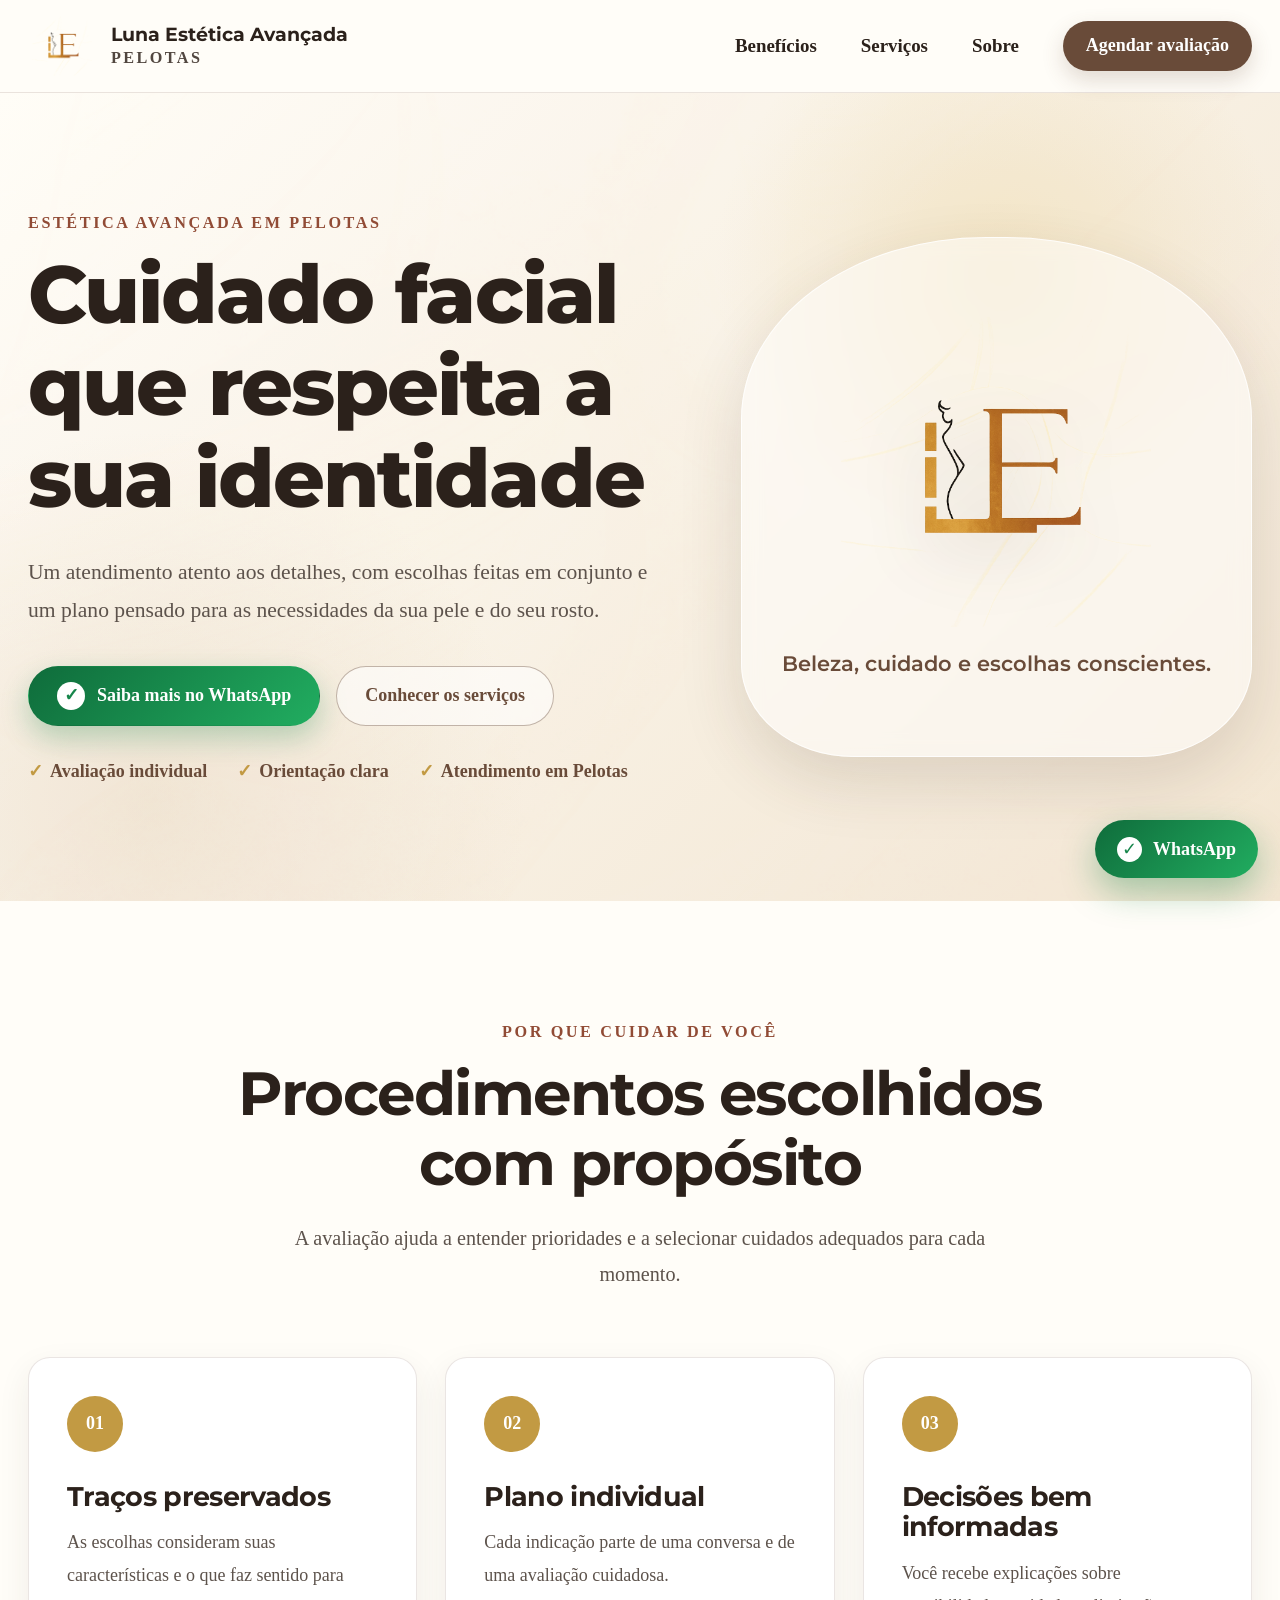
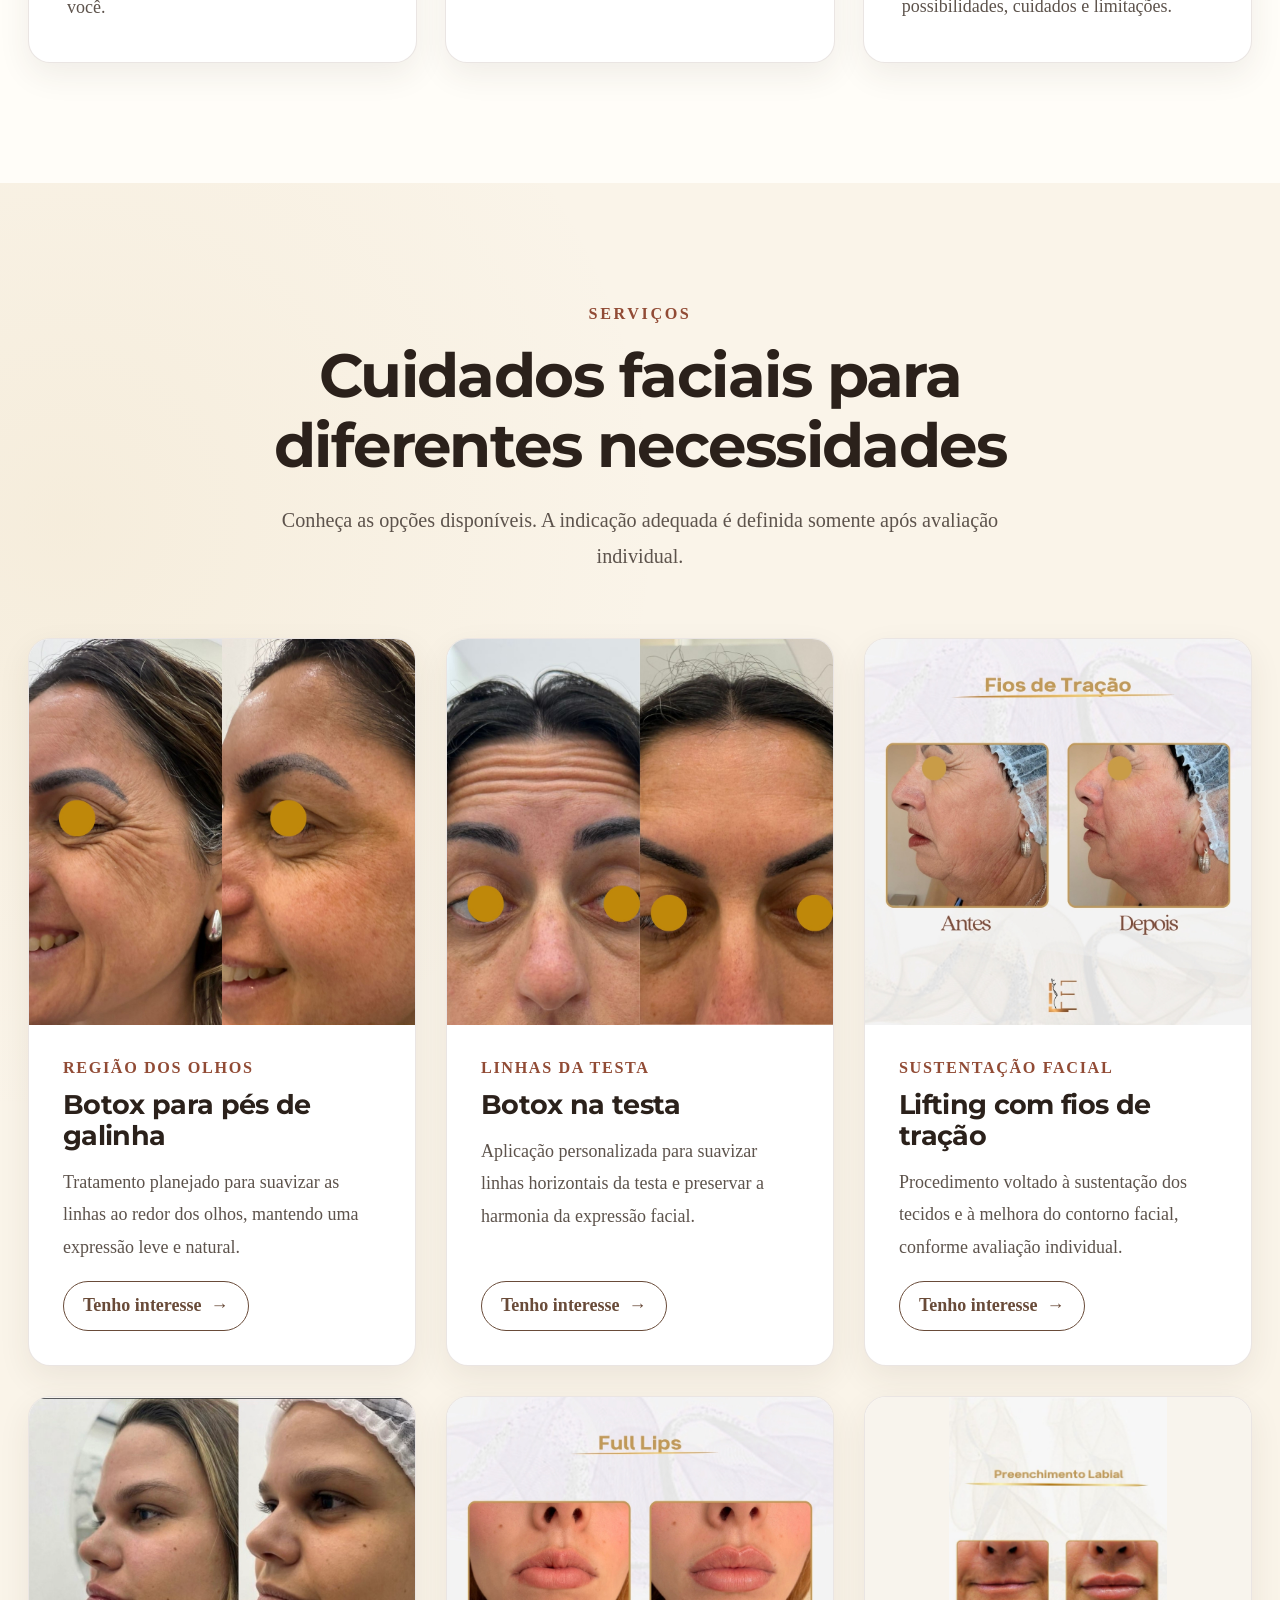
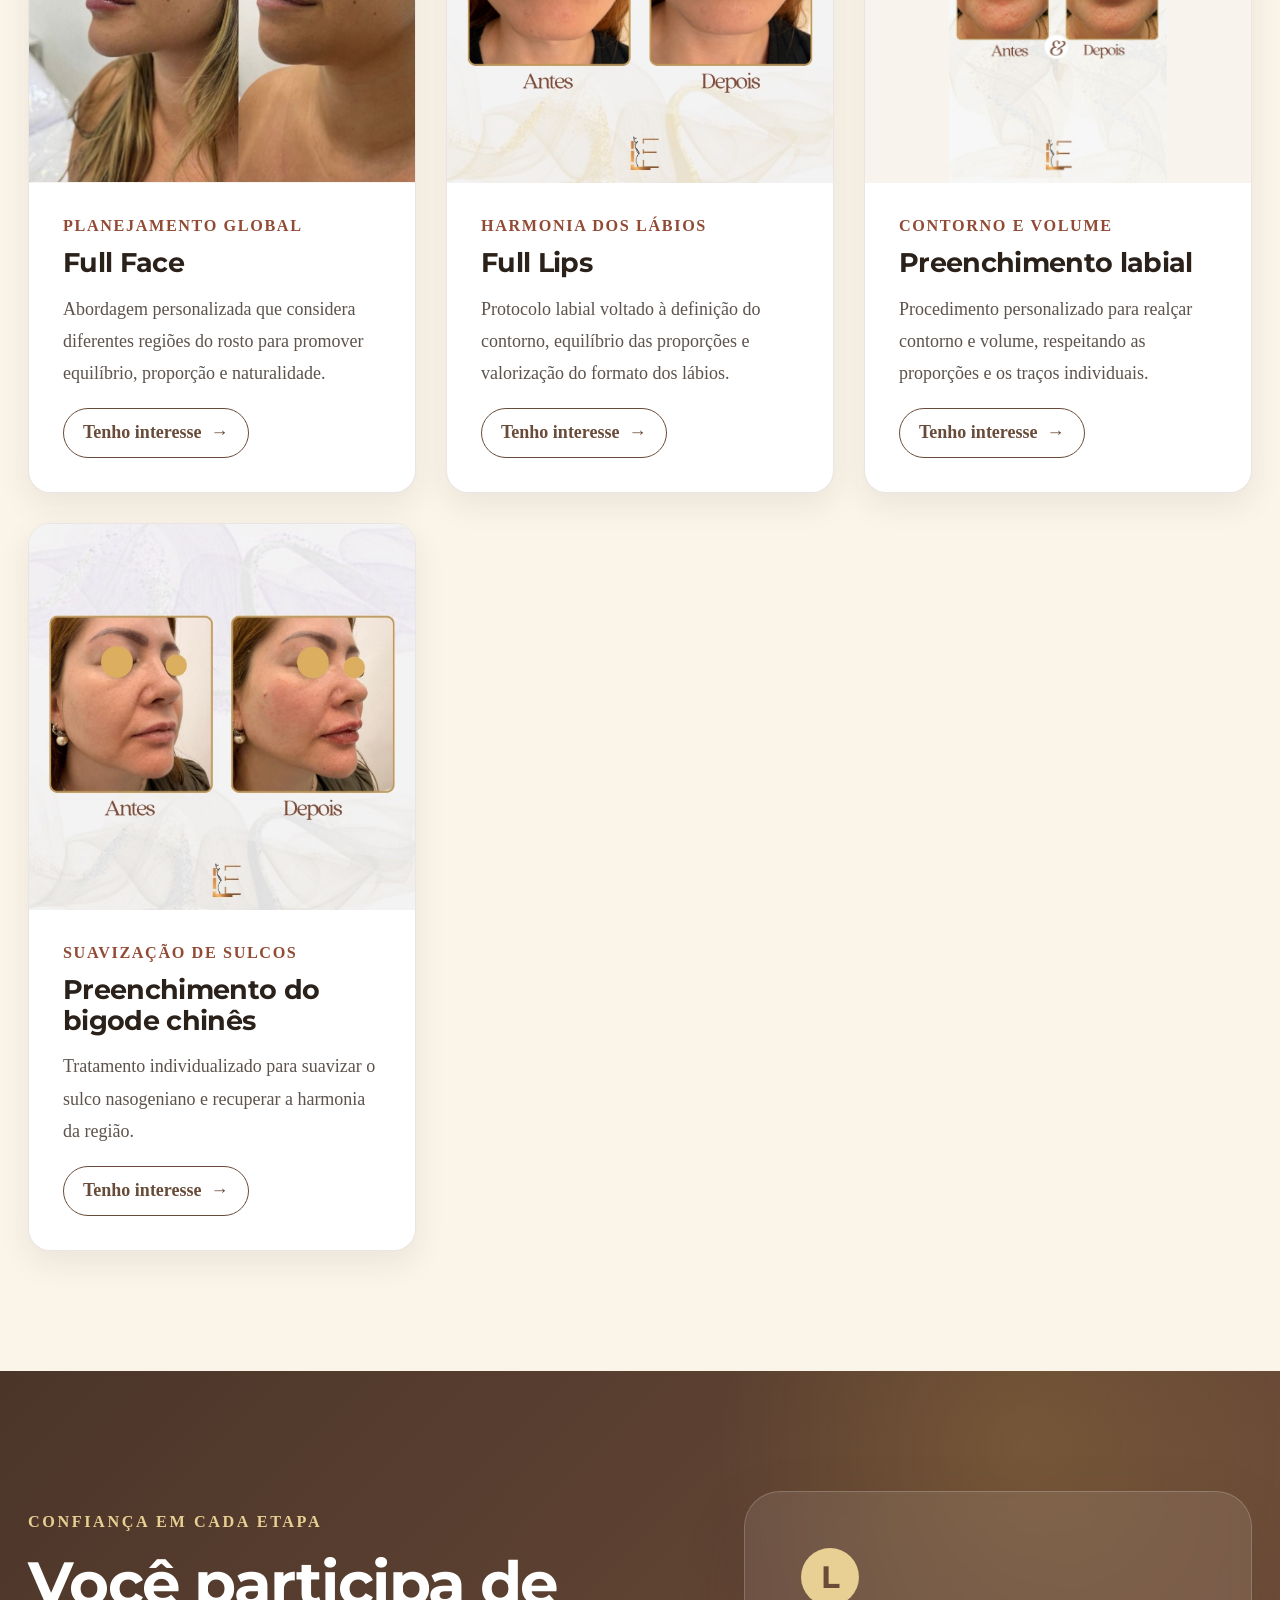
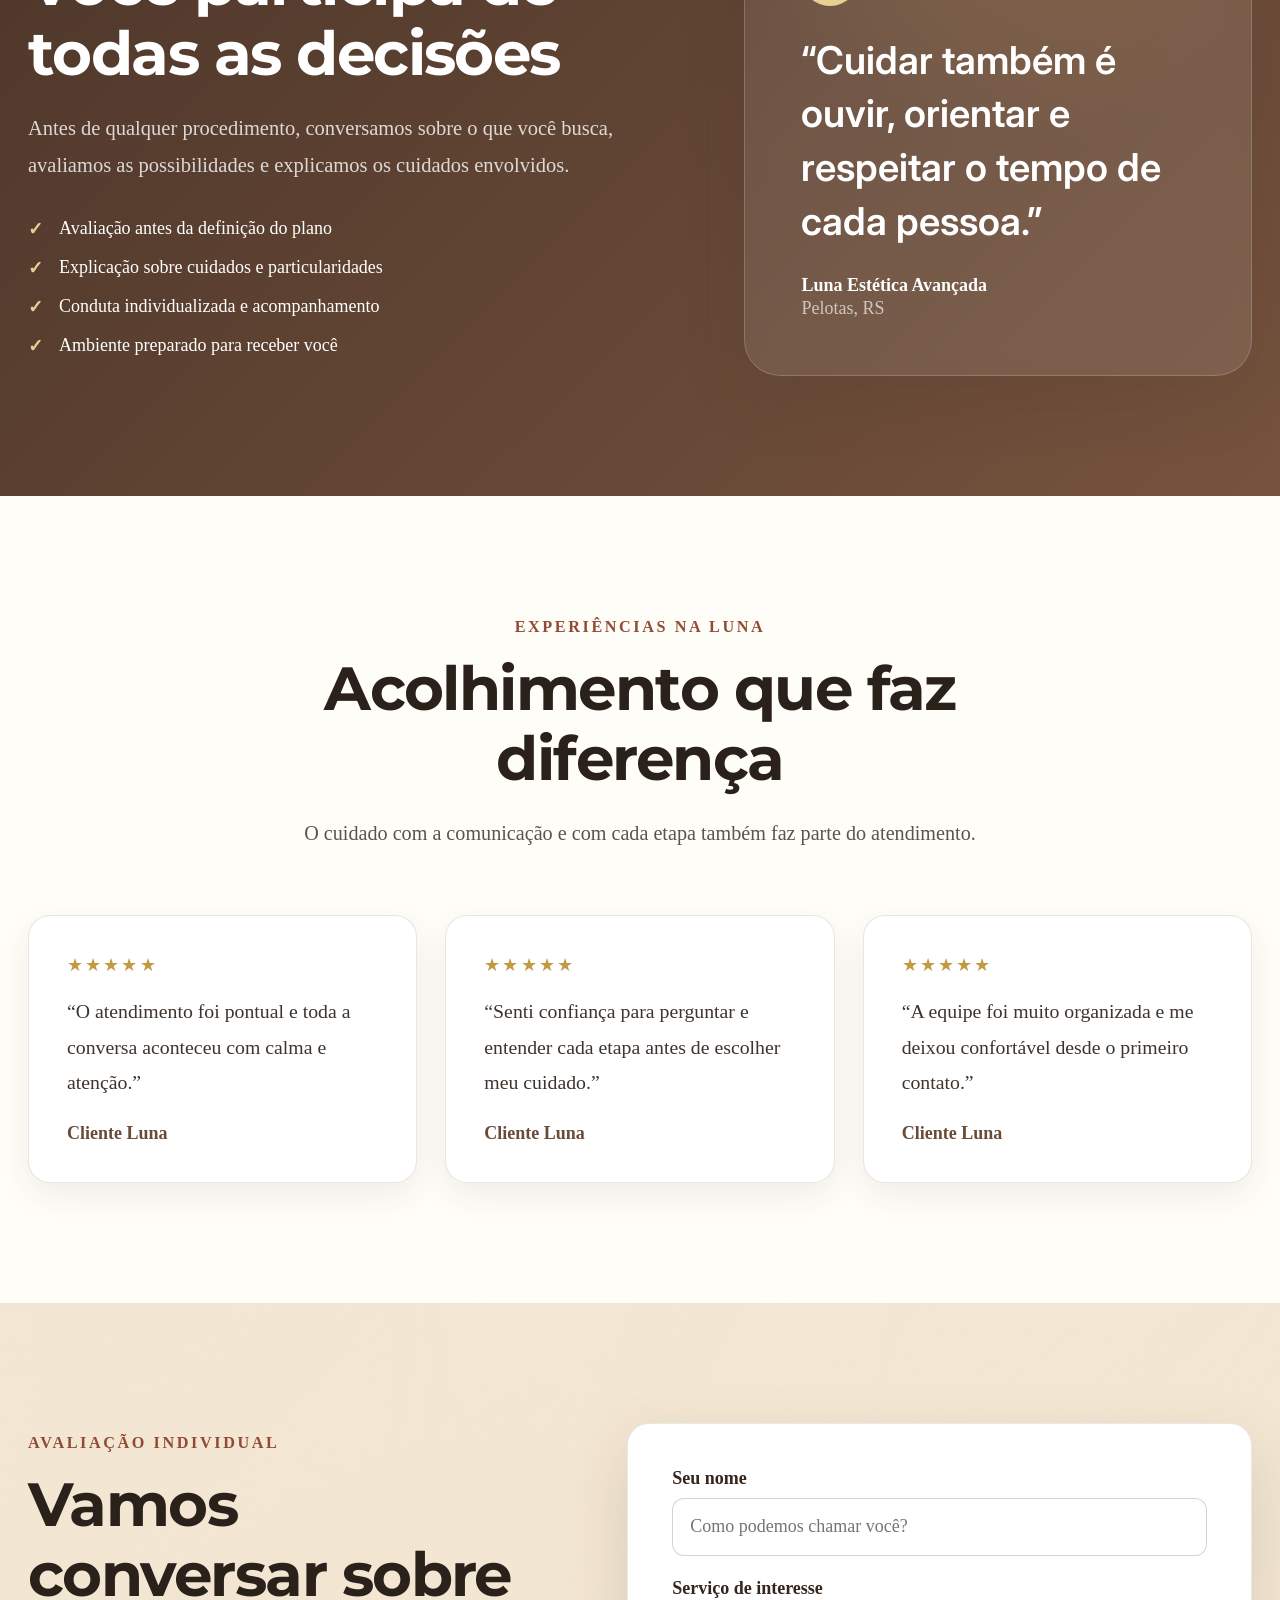
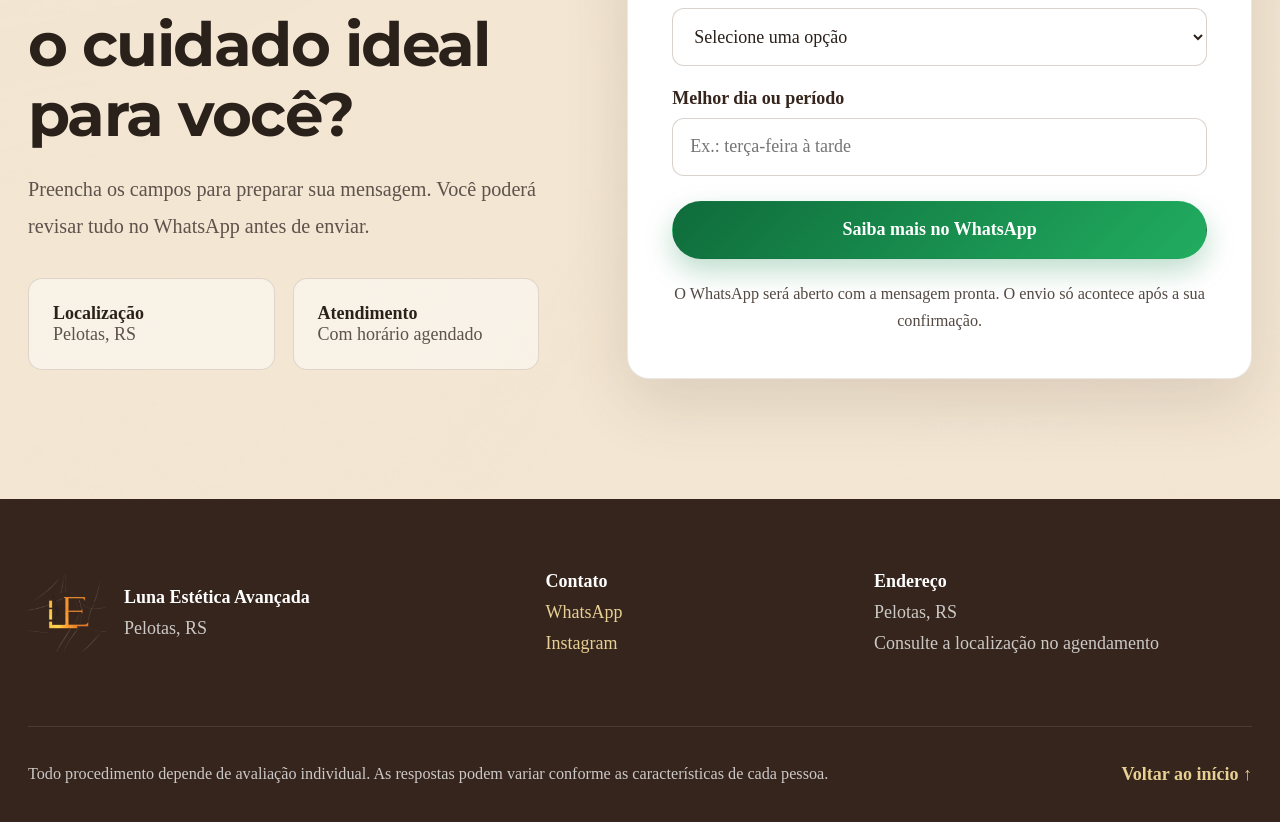
==== commit 8d2ea6bf: "Atualizações" ====
--- a/index.html
+++ b/index.html
@@ -163,108 +163,153 @@
             <article class="service-card service-card-featured reveal">
               <div class="service-image">
                 <img
-                  src="imagens/Botox.jpg"
-                  alt="Registro de atendimento com toxina botulínica"
-                  loading="lazy"
-                />
-              </div>
-              <div class="service-content">
-                <span>Expressão facial</span>
-                <h3>Toxina botulínica</h3>
-                <p>
-                  Utilizada em planos de cuidado voltados às linhas de
-                  expressão, sempre com avaliação prévia.
-                </p>
-                <a href="#avaliacao" data-select-service="Toxina botulínica">
-                  Tenho interesse <span aria-hidden="true">→</span>
-                </a>
-              </div>
-            </article>
-
-            <article class="service-card service-card-featured reveal">
-              <div class="service-image">
-                <img
-                  src="imagens/Preen.Labial.jpg"
-                  alt="Registro de atendimento com preenchimento"
-                  loading="lazy"
-                />
-              </div>
-              <div class="service-content">
-                <span>Equilíbrio e proporção</span>
-                <h3>Preenchimento facial</h3>
-                <p>
-                  Planejado de acordo com a anatomia e os objetivos conversados
-                  durante a avaliação.
-                </p>
-                <a href="#avaliacao" data-select-service="Preenchimento facial">
-                  Tenho interesse <span aria-hidden="true">→</span>
-                </a>
-              </div>
-            </article>
-
-            <article class="service-card service-card-featured reveal">
-              <div class="service-image">
-                <img
-                  src="imagens/Lifting.jpg"
-                  alt="Registro de cuidado facial personalizado"
-                  loading="lazy"
-                />
-              </div>
-              <div class="service-content">
-                <span>Qualidade da pele</span>
-                <h3>Bioestimuladores</h3>
-                <p>
-                  Podem fazer parte de protocolos voltados ao cuidado gradual
-                  da pele, conforme indicação profissional.
-                </p>
-                <a href="#avaliacao" data-select-service="Bioestimuladores">
-                  Tenho interesse <span aria-hidden="true">→</span>
-                </a>
-              </div>
-            </article>
-
-            <article class="service-card reveal">
-              <div class="service-symbol" aria-hidden="true">S</div>
-              <div class="service-content">
-                <span>Hidratação</span>
-                <h3>Skinbooster</h3>
-                <p>
-                  Opção de cuidado injetável avaliada conforme as condições e
-                  necessidades da pele.
-                </p>
-                <a href="#avaliacao" data-select-service="Skinbooster">
-                  Tenho interesse <span aria-hidden="true">→</span>
-                </a>
-              </div>
-            </article>
-
-            <article class="service-card reveal">
-              <div class="service-symbol" aria-hidden="true">L</div>
-              <div class="service-content">
-                <span>Cuidado essencial</span>
-                <h3>Limpeza de pele</h3>
-                <p>
-                  Atendimento realizado de acordo com o tipo de pele e suas
-                  necessidades no momento.
-                </p>
-                <a href="#avaliacao" data-select-service="Limpeza de pele">
-                  Tenho interesse <span aria-hidden="true">→</span>
-                </a>
-              </div>
-            </article>
-
-            <article class="service-card reveal">
-              <div class="service-symbol" aria-hidden="true">P</div>
-              <div class="service-content">
-                <span>Cuidado combinado</span>
-                <h3>Protocolos personalizados</h3>
-                <p>
-                  Combinações organizadas após avaliação, respeitando
-                  prioridades, rotina e características individuais.
+                  src="imagens/botox-pes-de-galinha.jpg"
+                  alt="Antes e depois de Botox nos pés de galinha"
+                  loading="lazy"
+                />
+              </div>
+              <div class="service-content">
+                <span>Região dos olhos</span>
+                <h3>Botox para pés de galinha</h3>
+                <p>
+                  Tratamento planejado para suavizar as linhas ao redor dos
+                  olhos, mantendo uma expressão leve e natural.
                 </p>
                 <a
                   href="#avaliacao"
-                  data-select-service="Protocolos faciais personalizados"
+                  data-select-service="Botox para pés de galinha"
+                >
+                  Tenho interesse <span aria-hidden="true">→</span>
+                </a>
+              </div>
+            </article>
+
+            <article class="service-card service-card-featured reveal">
+              <div class="service-image">
+                <img
+                  src="imagens/botox-testa.jpg"
+                  alt="Antes e depois de Botox na testa"
+                  loading="lazy"
+                />
+              </div>
+              <div class="service-content">
+                <span>Linhas da testa</span>
+                <h3>Botox na testa</h3>
+                <p>
+                  Aplicação personalizada para suavizar linhas horizontais da
+                  testa e preservar a harmonia da expressão facial.
+                </p>
+                <a href="#avaliacao" data-select-service="Botox na testa">
+                  Tenho interesse <span aria-hidden="true">→</span>
+                </a>
+              </div>
+            </article>
+
+            <article class="service-card service-card-featured reveal">
+              <div class="service-image">
+                <img
+                  src="imagens/fios-de-tracao.jpg"
+                  alt="Resultado de lifting facial com fios de tração"
+                  loading="lazy"
+                />
+              </div>
+              <div class="service-content">
+                <span>Sustentação facial</span>
+                <h3>Lifting com fios de tração</h3>
+                <p>
+                  Procedimento voltado à sustentação dos tecidos e à melhora do
+                  contorno facial, conforme avaliação individual.
+                </p>
+                <a
+                  href="#avaliacao"
+                  data-select-service="Lifting com fios de tração"
+                >
+                  Tenho interesse <span aria-hidden="true">→</span>
+                </a>
+              </div>
+            </article>
+
+            <article class="service-card service-card-featured reveal">
+              <div class="service-image">
+                <img
+                  src="imagens/full-face.jpeg"
+                  alt="Antes e depois de protocolo Full Face"
+                  loading="lazy"
+                />
+              </div>
+              <div class="service-content">
+                <span>Planejamento global</span>
+                <h3>Full Face</h3>
+                <p>
+                  Abordagem personalizada que considera diferentes regiões do
+                  rosto para promover equilíbrio, proporção e naturalidade.
+                </p>
+                <a href="#avaliacao" data-select-service="Full Face">
+                  Tenho interesse <span aria-hidden="true">→</span>
+                </a>
+              </div>
+            </article>
+
+            <article class="service-card service-card-featured reveal">
+              <div class="service-image">
+                <img
+                  src="imagens/full-lips.jpg"
+                  alt="Antes e depois do protocolo Full Lips"
+                  loading="lazy"
+                />
+              </div>
+              <div class="service-content">
+                <span>Harmonia dos lábios</span>
+                <h3>Full Lips</h3>
+                <p>
+                  Protocolo labial voltado à definição do contorno, equilíbrio
+                  das proporções e valorização do formato dos lábios.
+                </p>
+                <a href="#avaliacao" data-select-service="Full Lips">
+                  Tenho interesse <span aria-hidden="true">→</span>
+                </a>
+              </div>
+            </article>
+
+            <article class="service-card service-card-featured reveal">
+              <div class="service-image">
+                <img
+                  src="imagens/preenchimento-labial.jpg"
+                  alt="Antes e depois de preenchimento labial"
+                  loading="lazy"
+                />
+              </div>
+              <div class="service-content">
+                <span>Contorno e volume</span>
+                <h3>Preenchimento labial</h3>
+                <p>
+                  Procedimento personalizado para realçar contorno e volume,
+                  respeitando as proporções e os traços individuais.
+                </p>
+                <a href="#avaliacao" data-select-service="Preenchimento labial">
+                  Tenho interesse <span aria-hidden="true">→</span>
+                </a>
+              </div>
+            </article>
+
+            <article class="service-card service-card-featured reveal">
+              <div class="service-image">
+                <img
+                  src="imagens/preenchimento-bigode-chines.jpg"
+                  alt="Antes e depois de preenchimento do bigode chinês"
+                  loading="lazy"
+                />
+              </div>
+              <div class="service-content">
+                <span>Suavização de sulcos</span>
+                <h3>Preenchimento do bigode chinês</h3>
+                <p>
+                  Tratamento individualizado para suavizar o sulco nasogeniano
+                  e recuperar a harmonia da região.
+                </p>
+                <a
+                  href="#avaliacao"
+                  data-select-service="Preenchimento do bigode chinês"
                 >
                   Tenho interesse <span aria-hidden="true">→</span>
                 </a>
@@ -384,12 +429,13 @@
               <label for="service">Serviço de interesse</label>
               <select id="service" name="service" required>
                 <option value="">Selecione uma opção</option>
-                <option>Toxina botulínica</option>
-                <option>Preenchimento facial</option>
-                <option>Bioestimuladores</option>
-                <option>Skinbooster</option>
-                <option>Limpeza de pele</option>
-                <option>Protocolos faciais personalizados</option>
+                <option>Botox para pés de galinha</option>
+                <option>Botox na testa</option>
+                <option>Lifting com fios de tração</option>
+                <option>Full Face</option>
+                <option>Full Lips</option>
+                <option>Preenchimento labial</option>
+                <option>Preenchimento do bigode chinês</option>
                 <option>Ainda não sei</option>
               </select>
             </div>
@@ -461,4 +507,4 @@
       <strong>WhatsApp</strong>
     </a>
   </body>
-</html>+</html>
--- a/style.css
+++ b/style.css
@@ -481,14 +481,14 @@
 
 .service-image {
   overflow: hidden;
-  aspect-ratio: 4 / 3;
-  background: var(--cream-200);
+  aspect-ratio: 1 / 1;
+  background: #f8f4ed;
 }
 
 .service-image img {
   width: 100%;
   height: 100%;
-  object-fit: cover;
+  object-fit: contain;
   transition: transform 400ms ease;
 }
 
@@ -1102,7 +1102,7 @@
   }
 
   .service-image {
-    aspect-ratio: 5 / 4;
+    aspect-ratio: 1 / 1;
   }
 
   .authority-panel,
